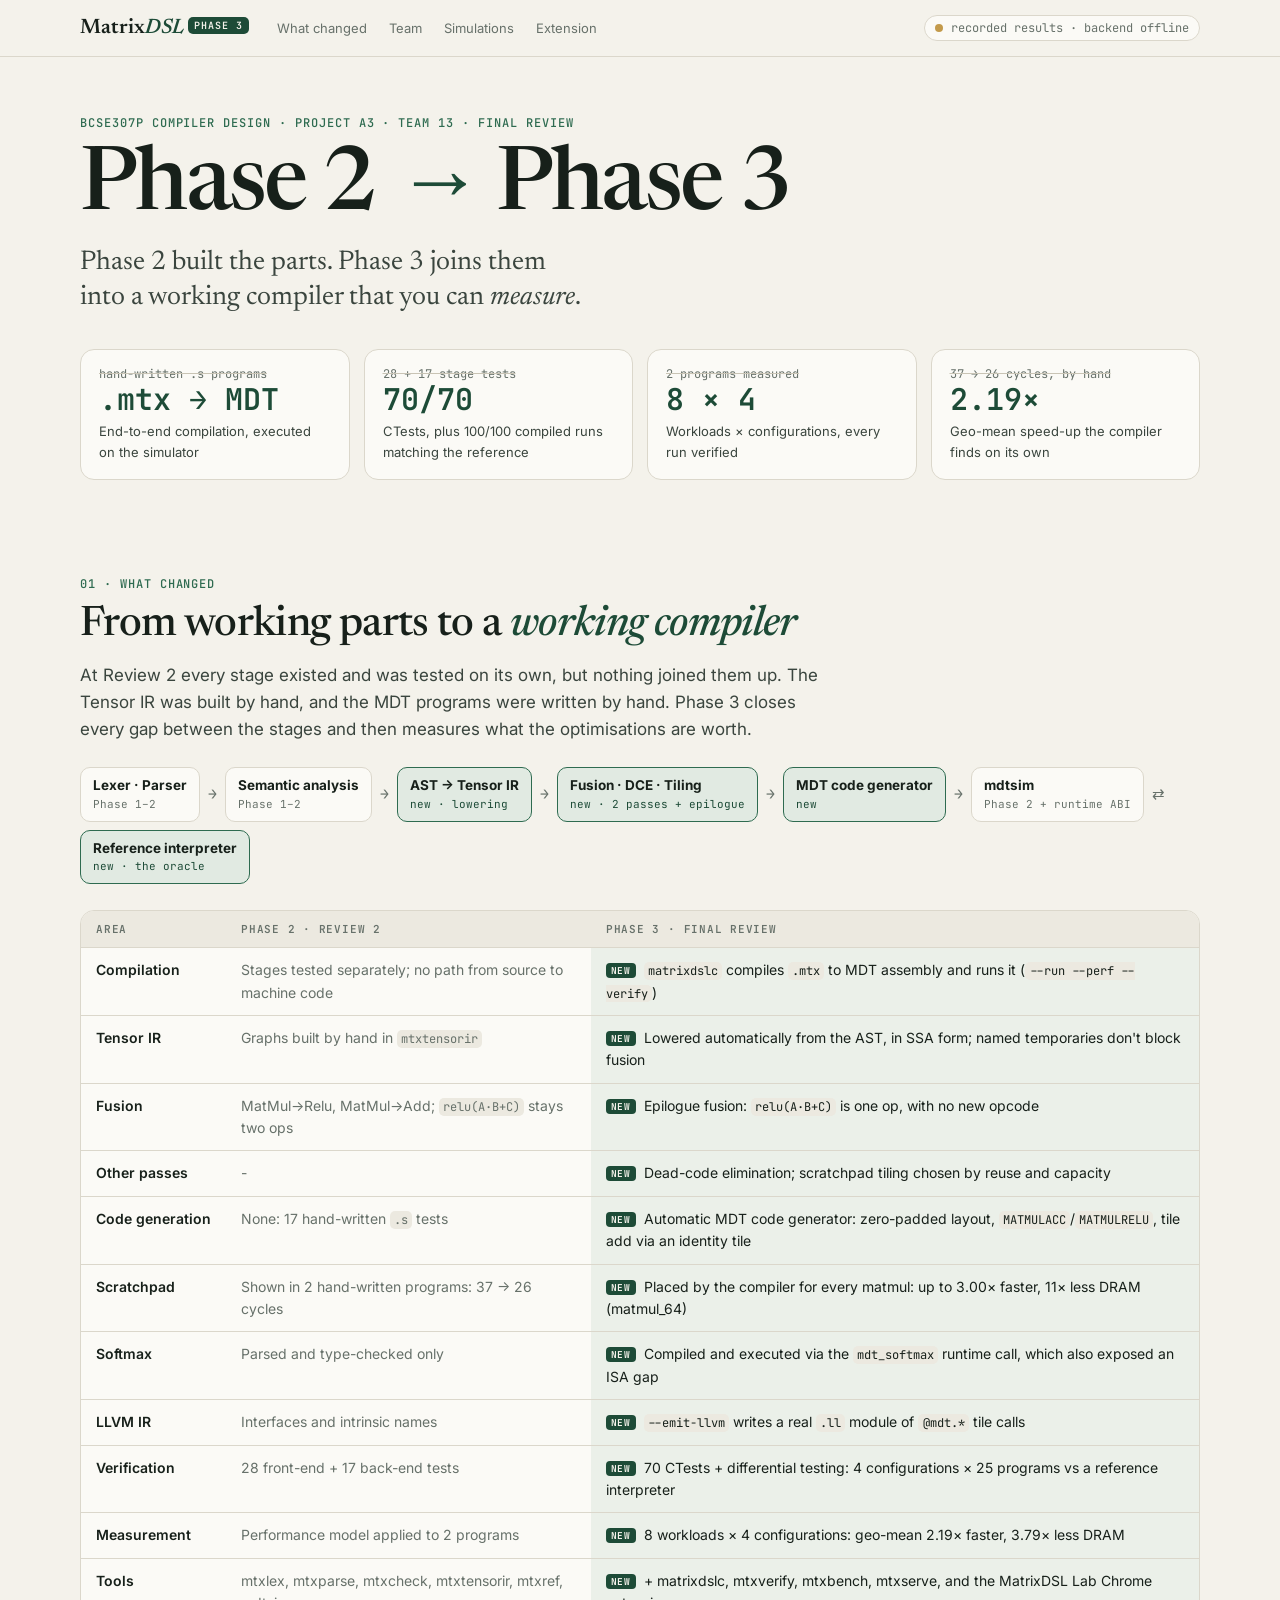
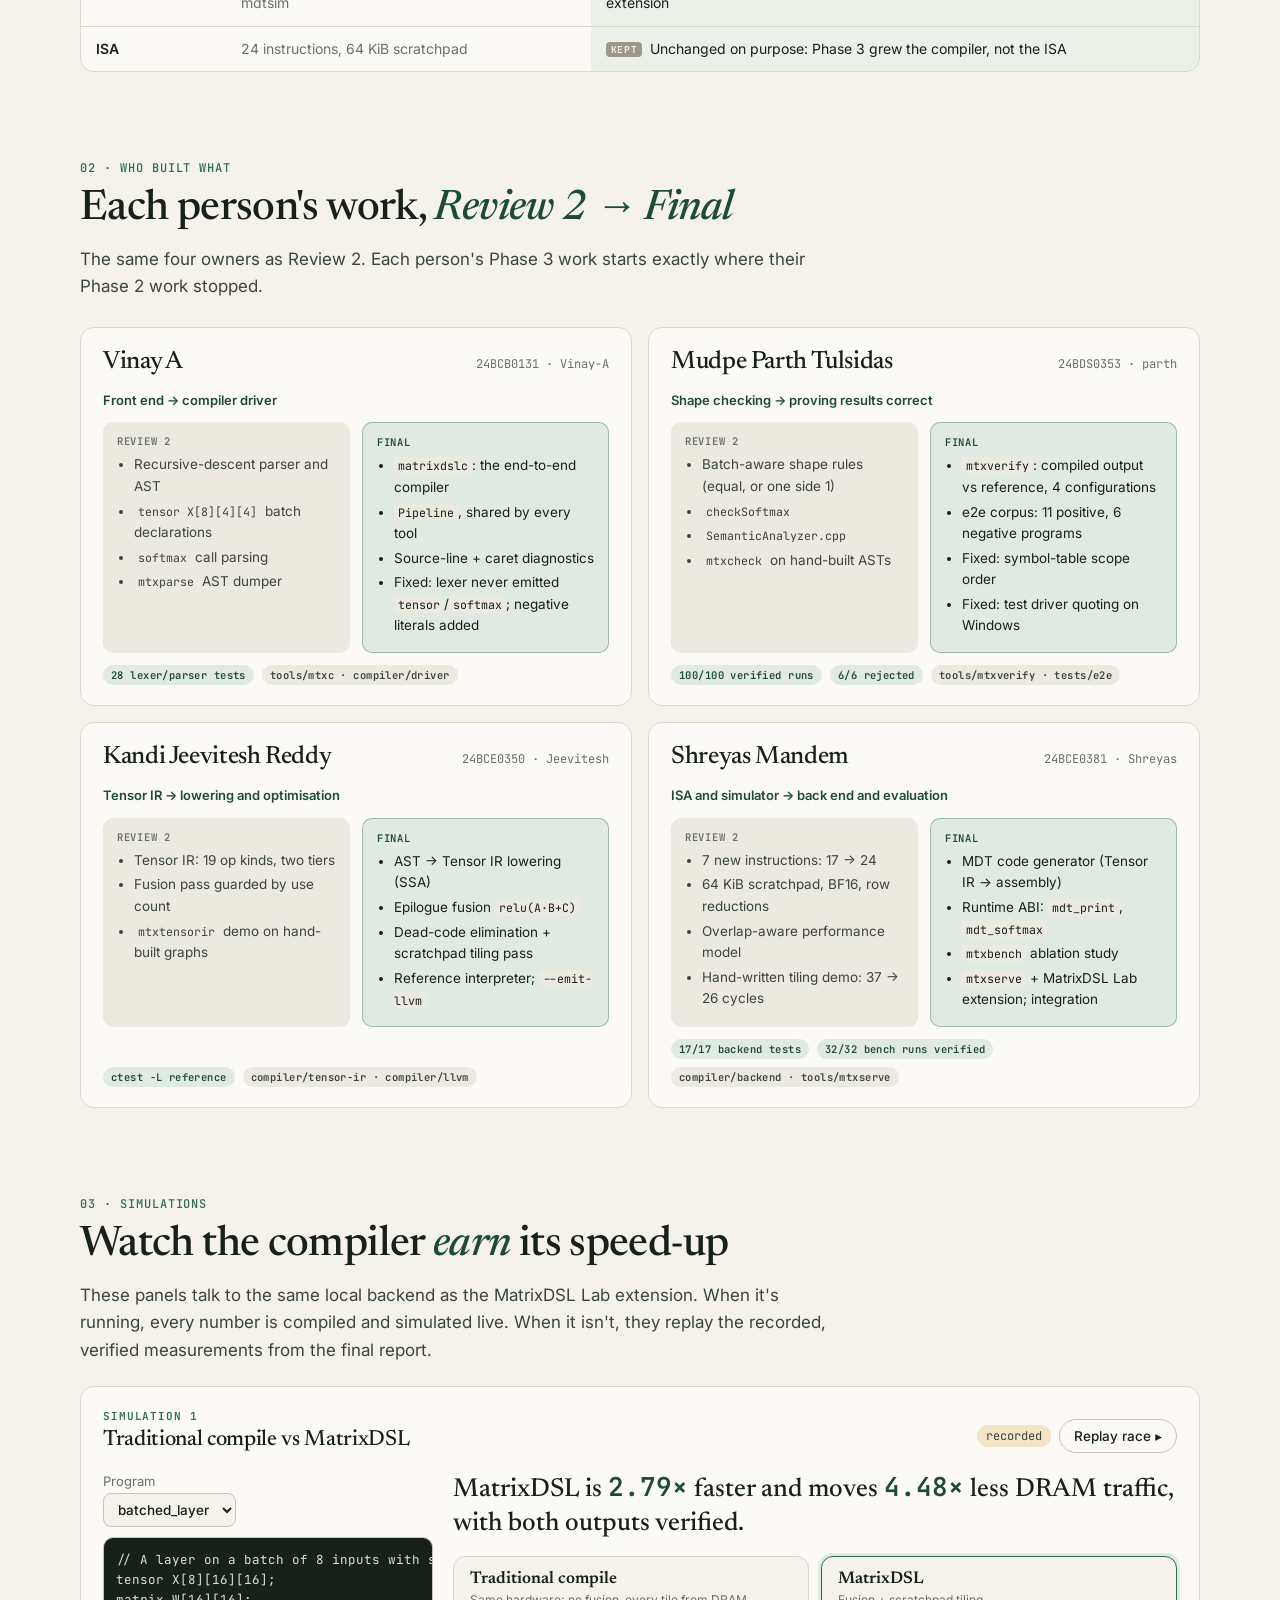
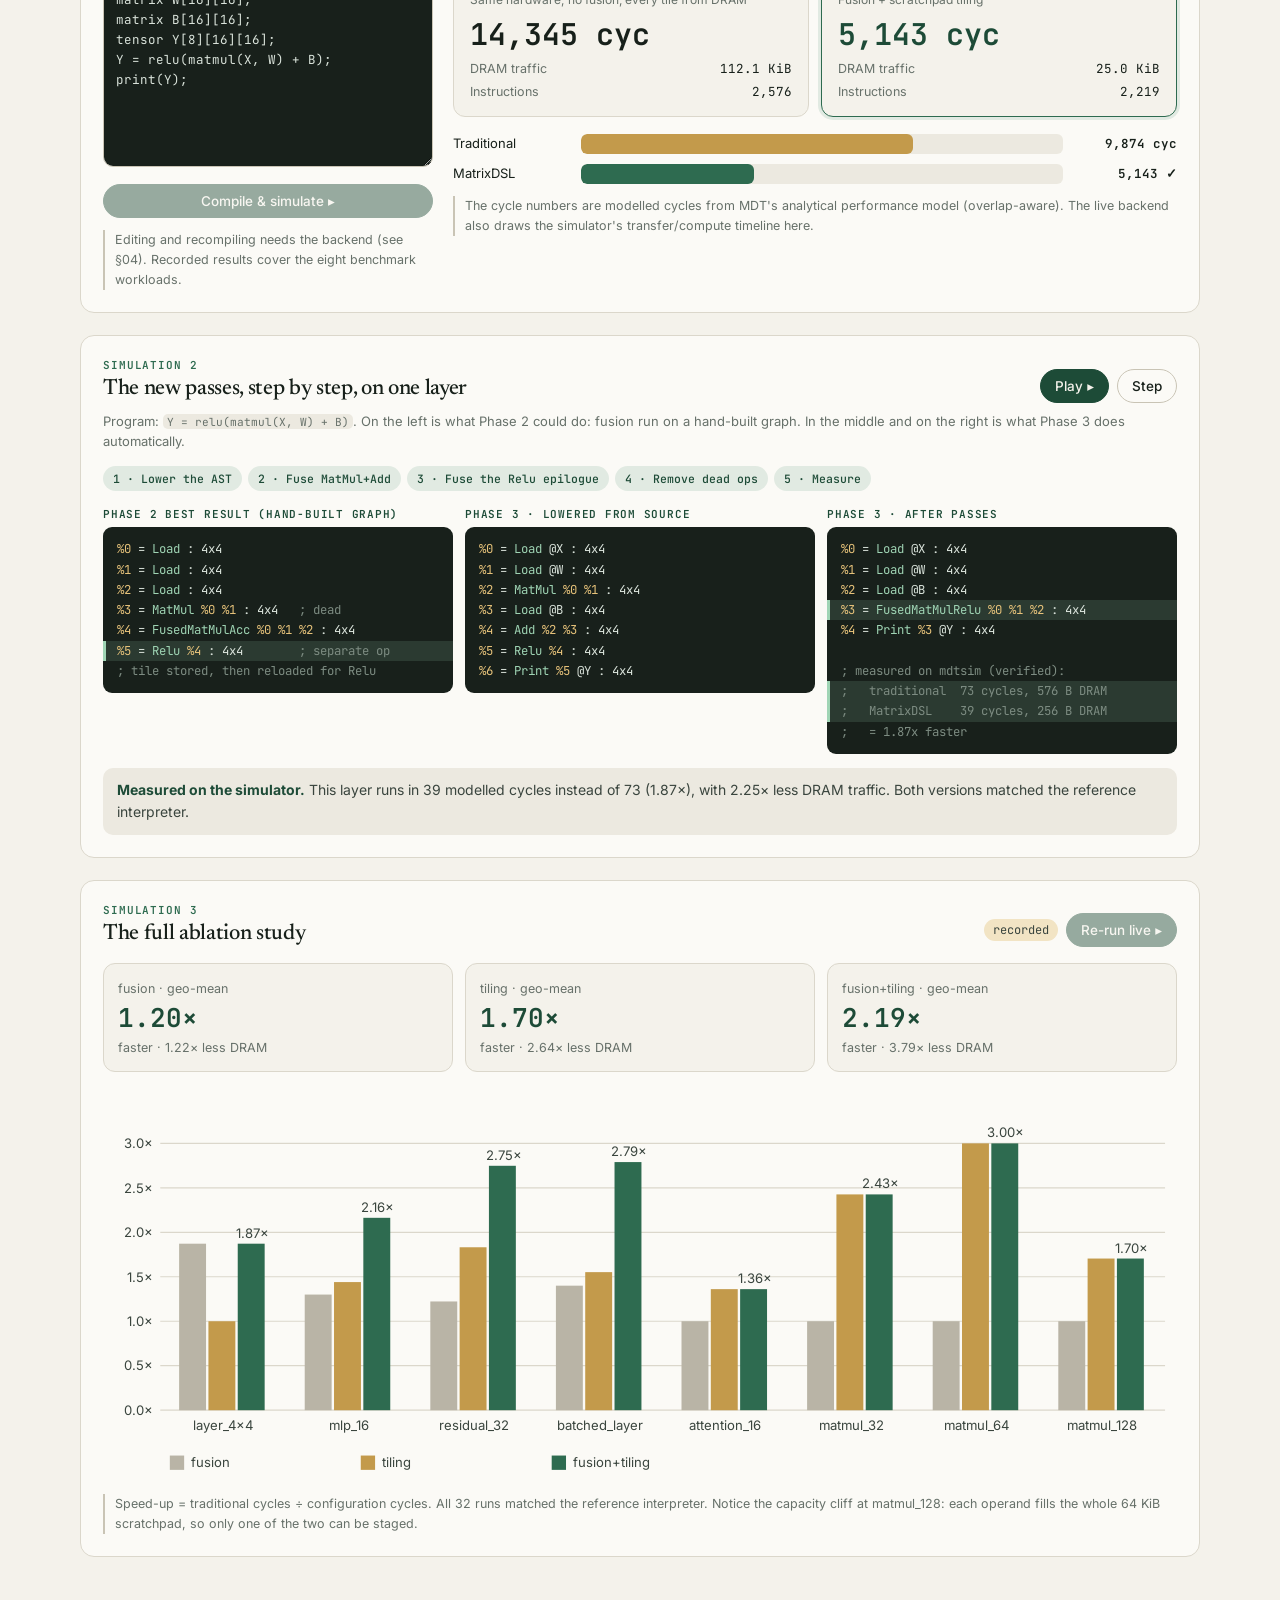
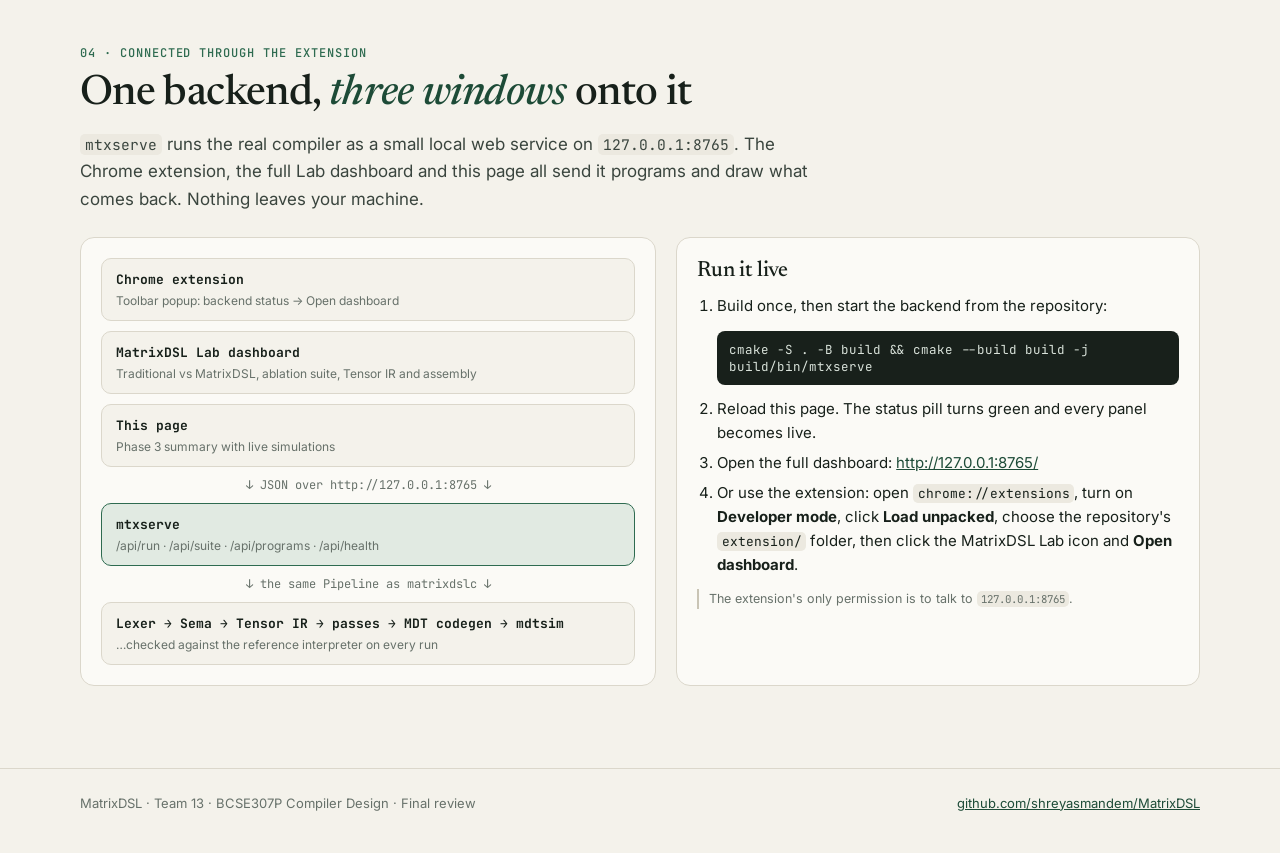
==== presentation/MatrixDSL-Phase3.html @ 1381915e "Add Phase 3 presentation, project presentation, Phase 2 explainer and Lab start script" ====
<!doctype html>
<html lang="en">
<head>
<meta charset="utf-8">
<meta name="viewport" content="width=device-width, initial-scale=1">
<title>MatrixDSL Phase 3</title>
<link rel="preconnect" href="https://fonts.googleapis.com">
<link rel="preconnect" href="https://fonts.gstatic.com" crossorigin>
<link rel="stylesheet" href="https://fonts.googleapis.com/css2?family=Newsreader:ital,opsz,wght@0,6..72,400;0,6..72,500;1,6..72,400;1,6..72,500&family=Inter:wght@400;500;600&family=JetBrains+Mono:wght@400;500;600&display=swap">
<style>
:root{
  --paper:#F4F2EB;--surface:#FBFAF6;--sunk:#ECE9E0;--ink:#17201A;--ink2:#3A453E;--muted:#67716A;
  --line:#DBD7CB;--line2:#C9C4B5;--green:#1D4B37;--green2:#2E6B50;--tint:#E1EAE2;--onGreen:#F4F2EB;
  --amber:#C39A4B;--amberBg:#F2E4C4;--slate:#9C978A;--bad:#A33A2A;--badBg:#F4DDD6;--prop:#33557B;--propBg:#DCE5EF;
  --code:#18201B;--codeInk:#D9E2DA;--codeDim:#7D8C82;--codeK:#9FD4B4;--codeR:#E6C27A;--codeN:#E9A38A;
  --serif:"Newsreader",Georgia,"Times New Roman",serif;--sans:"Inter",system-ui,"Segoe UI",sans-serif;--mono:"JetBrains Mono",Consolas,ui-monospace,monospace;
}
@media (prefers-color-scheme: dark){:root:not([data-theme="light"]){color-scheme:dark;
  --paper:#111512;--surface:#181E1A;--sunk:#1F2621;--ink:#E5EAE4;--ink2:#C0C9C2;--muted:#8C978F;
  --line:#2B332D;--line2:#3A443D;--green:#8CCBA7;--green2:#6FB690;--tint:#1C2A22;--onGreen:#0F1411;
  --amber:#D2AE63;--amberBg:#342A15;--slate:#6E7770;--bad:#EE9A86;--badBg:#3A201B;--prop:#9DBDE3;--propBg:#1D2A3A;--code:#0C100D}}
:root[data-theme="dark"]{color-scheme:dark;
  --paper:#111512;--surface:#181E1A;--sunk:#1F2621;--ink:#E5EAE4;--ink2:#C0C9C2;--muted:#8C978F;
  --line:#2B332D;--line2:#3A443D;--green:#8CCBA7;--green2:#6FB690;--tint:#1C2A22;--onGreen:#0F1411;
  --amber:#D2AE63;--amberBg:#342A15;--slate:#6E7770;--bad:#EE9A86;--badBg:#3A201B;--prop:#9DBDE3;--propBg:#1D2A3A;--code:#0C100D}
*{box-sizing:border-box}
html{scroll-behavior:smooth;scroll-padding-top:70px}
body{margin:0;background:var(--paper);color:var(--ink);font:15px/1.6 var(--sans);-webkit-font-smoothing:antialiased}
@media (prefers-reduced-motion: reduce){html{scroll-behavior:auto}*{transition:none!important;animation:none!important}}
a{color:var(--green)}
:focus-visible{outline:2px solid var(--green);outline-offset:2px;border-radius:4px}
code{font-family:var(--mono);font-size:.86em;background:var(--sunk);padding:.08em .35em;border-radius:5px}
[hidden]{display:none!important}
.wrap{max-width:1160px;margin:0 auto;padding-inline:20px}
.muted{color:var(--muted)}.small{font-size:13px}

/* nav */
.nav{position:sticky;top:0;z-index:20;background:color-mix(in srgb,var(--paper) 90%,transparent);backdrop-filter:blur(10px);border-bottom:1px solid var(--line)}
.nav-in{max-width:1160px;margin:0 auto;padding:0 20px;height:56px;display:flex;align-items:center;gap:18px}
.brand{font:600 21px var(--serif);color:var(--ink);text-decoration:none;white-space:nowrap}.brand i{color:var(--green)}
.brand span{font:600 10px var(--mono);letter-spacing:.1em;color:var(--onGreen);background:var(--green);padding:2px 6px;border-radius:5px;vertical-align:4px;margin-left:4px}
.links{display:flex;gap:2px;flex:1;overflow-x:auto;scrollbar-width:none}.links::-webkit-scrollbar{display:none}
.links a{font-size:13px;color:var(--muted);text-decoration:none;padding:6px 10px;border-radius:999px;white-space:nowrap}
.links a.on{background:var(--tint);color:var(--green);font-weight:500}
.pill{display:flex;align-items:center;gap:8px;font:12px var(--mono);color:var(--muted);white-space:nowrap;border:1px solid var(--line);padding:4px 10px;border-radius:999px;background:var(--surface)}
.pill i{width:8px;height:8px;border-radius:50%;background:var(--slate)}
.pill.live i{background:#3fae6a;box-shadow:0 0 0 3px color-mix(in srgb,#3fae6a 25%,transparent)}
.pill.rec i{background:var(--amber)}
@media (max-width:720px){.pill span{display:none}}

section{padding-block:76px 12px}
.eyebrow{font:500 12px var(--mono);letter-spacing:.08em;text-transform:uppercase;color:var(--green2)}
h1,h2,h3{font-family:var(--serif);font-weight:500;letter-spacing:-.015em;text-wrap:balance;margin:0}
h2{font-size:clamp(30px,4vw,42px);line-height:1.1;margin-top:10px}
h2 em,h1 em{font-style:italic;color:var(--green)}
h3{font-size:22px;line-height:1.2}
.lede{font-size:17px;color:var(--ink2);max-width:68ch;margin:14px 0 0}
.card{background:var(--surface);border:1px solid var(--line);border-radius:14px}

/* hero */
.hero{padding-block:58px 20px}
.hero h1{font-size:clamp(46px,7.5vw,88px);line-height:.98;letter-spacing:-.03em;margin-top:14px}
.hero .sub{font:400 clamp(20px,2.4vw,27px)/1.3 var(--serif);color:var(--ink2);margin-top:14px;max-width:34ch}
.stats{display:grid;grid-template-columns:repeat(4,minmax(0,1fr));gap:14px;margin-top:34px}
@media (max-width:860px){.stats{grid-template-columns:repeat(2,minmax(0,1fr))}}
.stat{padding:16px 18px}
.stat .from{font:12px var(--mono);color:var(--muted);text-decoration:line-through;text-decoration-color:var(--line2)}
.stat .to{font:600 30px/1.15 var(--mono);color:var(--green);font-variant-numeric:tabular-nums}
.stat p{margin:4px 0 0;font-size:13px;color:var(--ink2)}

/* change table */
.tblwrap{overflow-x:auto;margin-top:26px;border:1px solid var(--line);border-radius:14px;background:var(--surface)}
table{border-collapse:collapse;width:100%;font-size:14px}
th,td{text-align:left;padding:11px 15px;border-bottom:1px solid var(--line);vertical-align:top}
tr:last-child td{border-bottom:0}
th{font:600 11px var(--mono);letter-spacing:.07em;text-transform:uppercase;color:var(--muted);background:var(--sunk)}
td.area{font-weight:600;white-space:nowrap}
td.p2{color:var(--muted)}
td.p3{background:color-mix(in srgb,var(--tint) 60%,transparent)}
td.p3::before{content:"NEW";font:700 9.5px var(--mono);letter-spacing:.06em;background:var(--green);color:var(--onGreen);padding:1px 5px;border-radius:4px;margin-right:8px;vertical-align:1px}
td.p3.same::before{content:"KEPT";background:var(--slate)}
.num{font-variant-numeric:tabular-nums}

/* pipeline strip */
.pipe{display:flex;flex-wrap:wrap;gap:8px;margin-top:24px;align-items:center}
.stage{padding:9px 12px;border-radius:10px;border:1px solid var(--line);background:var(--surface);font-size:13px;line-height:1.3}
.stage b{display:block;font-size:13.5px}
.stage span{font:11px var(--mono);color:var(--muted)}
.stage.new{border-color:var(--green2);background:var(--tint)}
.stage.new span{color:var(--green)}
.arrow{color:var(--muted);font-family:var(--mono)}

/* team */
.team{display:grid;grid-template-columns:repeat(2,minmax(0,1fr));gap:16px;margin-top:26px}
@media (max-width:880px){.team{grid-template-columns:1fr}}
.member{padding:20px 22px;display:flex;flex-direction:column;gap:12px}
.member .who{display:flex;justify-content:space-between;align-items:baseline;gap:10px;flex-wrap:wrap}
.member h3{font-size:25px}
.member .id{font:12px var(--mono);color:var(--muted)}
.member .role{font-size:13px;font-weight:600;color:var(--green)}
.phases{display:grid;grid-template-columns:1fr 1fr;gap:12px}
@media (max-width:520px){.phases{grid-template-columns:1fr}}
.phase{border-radius:10px;padding:12px 14px;font-size:13.5px}
.phase.p2{background:var(--sunk);color:var(--ink2)}
.phase.p3{background:var(--tint);border:1px solid color-mix(in srgb,var(--green2) 40%,transparent)}
.phase h4{margin:0 0 6px;font:600 10.5px var(--mono);letter-spacing:.07em;text-transform:uppercase;color:var(--muted)}
.phase.p3 h4{color:var(--green)}
.phase ul{margin:0;padding-left:17px}.phase li{margin:3px 0}
.evid{display:flex;gap:8px;flex-wrap:wrap;margin-top:auto}
.chip{font:600 10.5px var(--mono);letter-spacing:.04em;padding:3px 8px;border-radius:999px;background:var(--sunk);color:var(--ink2)}
.chip.ok{background:var(--tint);color:var(--green)}

/* sims */
.sim{padding:22px;margin-top:22px}
.sim-head{display:flex;justify-content:space-between;align-items:flex-end;gap:14px;flex-wrap:wrap}
.sim-k{font:600 11px var(--mono);letter-spacing:.08em;text-transform:uppercase;color:var(--green2);margin-bottom:4px}
.ctrl{display:flex;gap:8px;flex-wrap:wrap;align-items:center}
.btn{font:500 13.5px var(--sans);border:1px solid var(--line2);background:var(--surface);color:var(--ink);padding:8px 14px;border-radius:999px;cursor:pointer}
.btn:hover{border-color:var(--green2)}.btn:disabled{opacity:.45;cursor:default}
.btn.pri{background:var(--green);border-color:var(--green);color:var(--onGreen)}
select{font:500 13.5px var(--sans);padding:7px 10px;border-radius:8px;border:1px solid var(--line2);background:var(--paper);color:var(--ink)}
.mode{font:12px var(--mono);padding:3px 9px;border-radius:999px}
.mode.live{background:var(--tint);color:var(--green)}.mode.rec{background:var(--amberBg);color:var(--ink2)}
.simgrid{display:grid;grid-template-columns:330px 1fr;gap:20px;margin-top:16px}
@media (max-width:920px){.simgrid{grid-template-columns:1fr}}
textarea{width:100%;min-height:230px;resize:vertical;font:12.5px/1.6 var(--mono);padding:12px;border-radius:10px;border:1px solid var(--line2);background:var(--code);color:var(--codeInk)}
.diag{background:var(--badBg);padding:10px 12px;border-radius:8px;font:12px/1.5 var(--mono);white-space:pre-wrap;margin:8px 0 0}
.verdict{font:500 clamp(19px,2.2vw,26px)/1.3 var(--serif)}
.verdict .x{font:600 1em var(--mono);color:var(--green)}
.cards{display:grid;grid-template-columns:repeat(2,minmax(0,1fr));gap:12px;margin-top:14px}
.vs{padding:14px 16px;border-radius:12px;border:1px solid var(--line);background:var(--paper)}
.vs.ours{border-color:var(--green2);box-shadow:0 0 0 3px var(--tint)}
.vs h4{margin:0;font:600 17px var(--serif)}.vs p{margin:2px 0 0;font-size:12px;color:var(--muted)}
.vs .big{font:600 30px/1.15 var(--mono);margin-top:8px;font-variant-numeric:tabular-nums}.vs.ours .big{color:var(--green)}
.vs dl{margin:8px 0 0;display:grid;gap:3px}.vs dl div{display:flex;justify-content:space-between;font-size:12.5px}.vs dt{color:var(--muted)}.vs dd{margin:0;font-family:var(--mono)}
.race{display:flex;flex-direction:column;gap:9px;margin-top:16px}
.rrow{display:grid;grid-template-columns:118px 1fr 104px;gap:10px;align-items:center;font-size:13px}
.rtrack{height:20px;background:var(--sunk);border-radius:6px;overflow:hidden}
.rfill{height:100%;width:0;border-radius:6px;background:var(--slate)}
.rrow.trad .rfill{background:var(--amber)}.rrow.ours .rfill{background:var(--green2)}
.rval{font:600 12.5px var(--mono);text-align:right;font-variant-numeric:tabular-nums}
.tl{display:grid;grid-template-columns:90px 1fr;gap:10px;align-items:center;margin-top:8px;font-size:12.5px;color:var(--muted)}
.tl canvas{width:100%;height:30px;display:block;border-radius:6px;background:var(--sunk)}
.key{display:flex;gap:14px;flex-wrap:wrap;font-size:12px;color:var(--muted);margin-top:14px}
.key i{display:inline-block;width:10px;height:10px;border-radius:2px;margin-right:5px;vertical-align:-1px}
.note{font-size:12.5px;color:var(--muted);border-left:2px solid var(--line2);padding-left:10px;margin:12px 0 0}

/* IR sim */
.irgrid{display:grid;grid-template-columns:repeat(3,minmax(0,1fr));gap:12px;margin-top:16px}
@media (max-width:920px){.irgrid{grid-template-columns:1fr}}
.irbox h4{margin:0 0 6px;font:600 11px var(--mono);letter-spacing:.07em;text-transform:uppercase;color:var(--muted)}
.irbox.on h4{color:var(--green)}
pre.code{margin:0;background:var(--code);color:var(--codeInk);font:12.3px/1.65 var(--mono);padding:12px 14px;border-radius:9px;overflow-x:auto;min-height:150px;transition:opacity .3s}
.irbox:not(.on) pre.code{opacity:.4}
.code .ln{display:block;margin:0 -14px;padding:0 14px;transition:background .3s}
.code .hot{background:rgba(159,212,180,.14);box-shadow:inset 3px 0 0 var(--codeK)}
.code .dead{opacity:.45;text-decoration:line-through}
.code .k{color:var(--codeK)}.code .r{color:var(--codeR)}.code .c{color:var(--codeDim)}
.steps{display:flex;gap:6px;flex-wrap:wrap;margin-top:14px}
.steps span{font:500 11.5px var(--mono);padding:5px 10px;border-radius:999px;background:var(--sunk);color:var(--muted)}
.steps span.on{background:var(--green);color:var(--onGreen)}.steps span.done{background:var(--tint);color:var(--green)}
.cap{margin-top:14px;background:var(--sunk);border-radius:10px;padding:11px 14px;font-size:14px;color:var(--ink2);min-height:3.2em}
.cap b{color:var(--green)}

/* chart */
.chart{margin-top:16px;overflow-x:auto}
.chart svg{display:block;width:100%;min-width:700px;height:auto}
.chart text{fill:var(--ink2);font:11px var(--sans)}
.geo{display:grid;grid-template-columns:repeat(3,minmax(0,1fr));gap:12px;margin-top:16px}
@media (max-width:640px){.geo{grid-template-columns:1fr}}
.geo div{border:1px solid var(--line);border-radius:12px;padding:12px 14px;background:var(--paper)}
.geo b{display:block;font:600 26px var(--mono);color:var(--green)}.geo span{font-size:12.5px;color:var(--muted)}

/* extension */
.ext{display:grid;grid-template-columns:1.1fr 1fr;gap:20px;margin-top:24px}
@media (max-width:880px){.ext{grid-template-columns:1fr}}
.flow{padding:20px;display:flex;flex-direction:column;gap:10px}
.node{border:1px solid var(--line);border-radius:10px;padding:10px 14px;background:var(--paper);font-size:13.5px}
.node b{font-family:var(--mono);font-size:13px}.node span{display:block;font-size:12px;color:var(--muted)}
.node.hub{border-color:var(--green2);background:var(--tint)}
.down{text-align:center;font:12px var(--mono);color:var(--muted)}
ol.how{margin:10px 0 0;padding-left:20px}ol.how li{margin:6px 0}
pre.cmd{background:var(--code);color:var(--codeInk);padding:10px 12px;border-radius:8px;font:12.5px var(--mono);overflow-x:auto}
footer{margin-top:70px;border-top:1px solid var(--line);padding-block:24px 40px;color:var(--muted);font-size:13px}
footer .wrap{display:flex;justify-content:space-between;gap:12px;flex-wrap:wrap}
</style>
</head>
<body>
<nav class="nav" aria-label="Sections">
  <div class="nav-in">
    <a class="brand" href="#top">Matrix<i>DSL</i><span>PHASE 3</span></a>
    <div class="links" id="links">
      <a href="#changed">What changed</a>
      <a href="#team">Team</a>
      <a href="#sims">Simulations</a>
      <a href="#extension">Extension</a>
    </div>
    <div class="pill" id="pill"><i></i><span>checking backend…</span></div>
  </div>
</nav>

<main>
<section class="hero" id="top">
  <div class="wrap">
    <div class="eyebrow">BCSE307P Compiler Design · Project A3 · Team 13 · Final review</div>
    <h1>Phase 2 <em>→</em> Phase 3</h1>
    <p class="sub">Phase 2 built the parts. Phase 3 joins them into a working compiler that you can <em>measure</em>.</p>
    <div class="stats">
      <div class="card stat"><div class="from">hand-written .s programs</div><div class="to">.mtx → MDT</div><p>End-to-end compilation, executed on the simulator</p></div>
      <div class="card stat"><div class="from">28 + 17 stage tests</div><div class="to">70/70</div><p>CTests, plus 100/100 compiled runs matching the reference</p></div>
      <div class="card stat"><div class="from">2 programs measured</div><div class="to">8 × 4</div><p>Workloads × configurations, every run verified</p></div>
      <div class="card stat"><div class="from">37 → 26 cycles, by hand</div><div class="to">2.19×</div><p>Geo-mean speed-up the compiler finds on its own</p></div>
    </div>
  </div>
</section>

<!-- ================= WHAT CHANGED ================= -->
<section id="changed">
  <div class="wrap">
    <div class="eyebrow">01 · What changed</div>
    <h2>From working parts to a <em>working compiler</em></h2>
    <p class="lede">At Review 2 every stage existed and was tested on its own, but nothing joined them up. The Tensor IR was built by hand, and the MDT programs were written by hand. Phase 3 closes every gap between the stages and then measures what the optimisations are worth.</p>

    <div class="pipe" aria-label="Pipeline, new stages highlighted">
      <div class="stage"><b>Lexer · Parser</b><span>Phase 1–2</span></div><span class="arrow">→</span>
      <div class="stage"><b>Semantic analysis</b><span>Phase 1–2</span></div><span class="arrow">→</span>
      <div class="stage new"><b>AST → Tensor IR</b><span>new · lowering</span></div><span class="arrow">→</span>
      <div class="stage new"><b>Fusion · DCE · Tiling</b><span>new · 2 passes + epilogue</span></div><span class="arrow">→</span>
      <div class="stage new"><b>MDT code generator</b><span>new</span></div><span class="arrow">→</span>
      <div class="stage"><b>mdtsim</b><span>Phase 2 + runtime ABI</span></div><span class="arrow">⇄</span>
      <div class="stage new"><b>Reference interpreter</b><span>new · the oracle</span></div>
    </div>

    <div class="tblwrap">
      <table>
        <thead><tr><th>Area</th><th>Phase 2 · Review 2</th><th>Phase 3 · Final review</th></tr></thead>
        <tbody>
          <tr><td class="area">Compilation</td><td class="p2">Stages tested separately; no path from source to machine code</td><td class="p3"><code>matrixdslc</code> compiles <code>.mtx</code> to MDT assembly and runs it (<code>--run --perf --verify</code>)</td></tr>
          <tr><td class="area">Tensor IR</td><td class="p2">Graphs built by hand in <code>mtxtensorir</code></td><td class="p3">Lowered automatically from the AST, in SSA form; named temporaries don't block fusion</td></tr>
          <tr><td class="area">Fusion</td><td class="p2">MatMul→Relu, MatMul→Add; <code>relu(A·B+C)</code> stays two ops</td><td class="p3">Epilogue fusion: <code>relu(A·B+C)</code> is one op, with no new opcode</td></tr>
          <tr><td class="area">Other passes</td><td class="p2">-</td><td class="p3">Dead-code elimination; scratchpad tiling chosen by reuse and capacity</td></tr>
          <tr><td class="area">Code generation</td><td class="p2">None: 17 hand-written <code>.s</code> tests</td><td class="p3">Automatic MDT code generator: zero-padded layout, <code>MATMULACC</code>/<code>MATMULRELU</code>, tile add via an identity tile</td></tr>
          <tr><td class="area">Scratchpad</td><td class="p2">Shown in 2 hand-written programs: 37 → 26 cycles</td><td class="p3">Placed by the compiler for every matmul: up to 3.00× faster, 11× less DRAM (matmul_64)</td></tr>
          <tr><td class="area">Softmax</td><td class="p2">Parsed and type-checked only</td><td class="p3">Compiled and executed via the <code>mdt_softmax</code> runtime call, which also exposed an ISA gap</td></tr>
          <tr><td class="area">LLVM IR</td><td class="p2">Interfaces and intrinsic names</td><td class="p3"><code>--emit-llvm</code> writes a real <code>.ll</code> module of <code>@mdt.*</code> tile calls</td></tr>
          <tr><td class="area">Verification</td><td class="p2">28 front-end + 17 back-end tests</td><td class="p3">70 CTests + differential testing: 4 configurations × 25 programs vs a reference interpreter</td></tr>
          <tr><td class="area">Measurement</td><td class="p2">Performance model applied to 2 programs</td><td class="p3">8 workloads × 4 configurations: geo-mean 2.19× faster, 3.79× less DRAM</td></tr>
          <tr><td class="area">Tools</td><td class="p2">mtxlex, mtxparse, mtxcheck, mtxtensorir, mtxref, mdtsim</td><td class="p3">+ matrixdslc, mtxverify, mtxbench, mtxserve, and the MatrixDSL Lab Chrome extension</td></tr>
          <tr><td class="area">ISA</td><td class="p2">24 instructions, 64 KiB scratchpad</td><td class="p3 same">Unchanged on purpose: Phase 3 grew the compiler, not the ISA</td></tr>
        </tbody>
      </table>
    </div>
  </div>
</section>

<!-- ================= TEAM ================= -->
<section id="team">
  <div class="wrap">
    <div class="eyebrow">02 · Who built what</div>
    <h2>Each person's work, <em>Review 2 → Final</em></h2>
    <p class="lede">The same four owners as Review 2. Each person's Phase 3 work starts exactly where their Phase 2 work stopped.</p>
    <div class="team">
      <article class="card member">
        <div class="who"><h3>Vinay A</h3><span class="id">24BCB0131 · Vinay-A</span></div>
        <span class="role">Front end → compiler driver</span>
        <div class="phases">
          <div class="phase p2"><h4>Review 2</h4><ul><li>Recursive-descent parser and AST</li><li><code>tensor X[8][4][4]</code> batch declarations</li><li><code>softmax</code> call parsing</li><li><code>mtxparse</code> AST dumper</li></ul></div>
          <div class="phase p3"><h4>Final</h4><ul><li><code>matrixdslc</code>: the end-to-end compiler</li><li><code>Pipeline</code>, shared by every tool</li><li>Source-line + caret diagnostics</li><li>Fixed: lexer never emitted <code>tensor</code>/<code>softmax</code>; negative literals added</li></ul></div>
        </div>
        <div class="evid"><span class="chip ok">28 lexer/parser tests</span><span class="chip">tools/mtxc · compiler/driver</span></div>
      </article>
      <article class="card member">
        <div class="who"><h3>Mudpe Parth Tulsidas</h3><span class="id">24BDS0353 · parth</span></div>
        <span class="role">Shape checking → proving results correct</span>
        <div class="phases">
          <div class="phase p2"><h4>Review 2</h4><ul><li>Batch-aware shape rules (equal, or one side 1)</li><li><code>checkSoftmax</code></li><li><code>SemanticAnalyzer.cpp</code></li><li><code>mtxcheck</code> on hand-built ASTs</li></ul></div>
          <div class="phase p3"><h4>Final</h4><ul><li><code>mtxverify</code>: compiled output vs reference, 4 configurations</li><li>e2e corpus: 11 positive, 6 negative programs</li><li>Fixed: symbol-table scope order</li><li>Fixed: test driver quoting on Windows</li></ul></div>
        </div>
        <div class="evid"><span class="chip ok">100/100 verified runs</span><span class="chip ok">6/6 rejected</span><span class="chip">tools/mtxverify · tests/e2e</span></div>
      </article>
      <article class="card member">
        <div class="who"><h3>Kandi Jeevitesh Reddy</h3><span class="id">24BCE0350 · Jeevitesh</span></div>
        <span class="role">Tensor IR → lowering and optimisation</span>
        <div class="phases">
          <div class="phase p2"><h4>Review 2</h4><ul><li>Tensor IR: 19 op kinds, two tiers</li><li>Fusion pass guarded by use count</li><li><code>mtxtensorir</code> demo on hand-built graphs</li></ul></div>
          <div class="phase p3"><h4>Final</h4><ul><li>AST → Tensor IR lowering (SSA)</li><li>Epilogue fusion <code>relu(A·B+C)</code></li><li>Dead-code elimination + scratchpad tiling pass</li><li>Reference interpreter; <code>--emit-llvm</code></li></ul></div>
        </div>
        <div class="evid"><span class="chip ok">ctest -L reference</span><span class="chip">compiler/tensor-ir · compiler/llvm</span></div>
      </article>
      <article class="card member">
        <div class="who"><h3>Shreyas Mandem</h3><span class="id">24BCE0381 · Shreyas</span></div>
        <span class="role">ISA and simulator → back end and evaluation</span>
        <div class="phases">
          <div class="phase p2"><h4>Review 2</h4><ul><li>7 new instructions: 17 → 24</li><li>64 KiB scratchpad, BF16, row reductions</li><li>Overlap-aware performance model</li><li>Hand-written tiling demo: 37 → 26 cycles</li></ul></div>
          <div class="phase p3"><h4>Final</h4><ul><li>MDT code generator (Tensor IR → assembly)</li><li>Runtime ABI: <code>mdt_print</code>, <code>mdt_softmax</code></li><li><code>mtxbench</code> ablation study</li><li><code>mtxserve</code> + MatrixDSL Lab extension; integration</li></ul></div>
        </div>
        <div class="evid"><span class="chip ok">17/17 backend tests</span><span class="chip ok">32/32 bench runs verified</span><span class="chip">compiler/backend · tools/mtxserve</span></div>
      </article>
    </div>
  </div>
</section>

<!-- ================= SIMULATIONS ================= -->
<section id="sims">
  <div class="wrap">
    <div class="eyebrow">03 · Simulations</div>
    <h2>Watch the compiler <em>earn</em> its speed-up</h2>
    <p class="lede">These panels talk to the same local backend as the MatrixDSL Lab extension. When it's running, every number is compiled and simulated live. When it isn't, they replay the recorded, verified measurements from the final report.</p>

    <!-- Sim 1 -->
    <div class="card sim">
      <div class="sim-head">
        <div><div class="sim-k">Simulation 1</div><h3>Traditional compile vs MatrixDSL</h3></div>
        <div class="ctrl"><span class="mode rec" id="m1">recorded</span><button class="btn" id="replay" type="button">Replay race ▸</button></div>
      </div>
      <div class="simgrid">
        <div>
          <label class="small muted" for="prog">Program</label><br>
          <select id="prog"></select>
          <textarea id="src" spellcheck="false" wrap="off" aria-label="MatrixDSL source" style="margin-top:10px"></textarea>
          <button class="btn pri" id="run" type="button" style="margin-top:10px;width:100%">Compile &amp; simulate ▸</button>
          <div class="diag" id="diag" hidden></div>
          <p class="note" id="runNote">Editing and recompiling needs the backend (see §04). Recorded results cover the eight benchmark workloads.</p>
        </div>
        <div>
          <div class="verdict" id="verdict"></div>
          <div class="cards">
            <div class="vs"><h4>Traditional compile</h4><p>Same hardware; no fusion, every tile from DRAM</p><div class="big" id="bC">-</div><dl><div><dt>DRAM traffic</dt><dd id="bD">-</dd></div><div><dt>Instructions</dt><dd id="bI">-</dd></div></dl></div>
            <div class="vs ours"><h4>MatrixDSL</h4><p>Fusion + scratchpad tiling</p><div class="big" id="oC">-</div><dl><div><dt>DRAM traffic</dt><dd id="oD">-</dd></div><div><dt>Instructions</dt><dd id="oI">-</dd></div></dl></div>
          </div>
          <div class="race" id="race"></div>
          <div id="tls" hidden>
            <div class="tl"><span>Traditional</span><canvas id="tlB"></canvas></div>
            <div class="tl"><span>MatrixDSL</span><canvas id="tlO"></canvas></div>
            <div class="key"><span><i style="background:var(--amber)"></i>memory transfer</span><span><i style="background:var(--green2)"></i>compute</span><span><i style="background:var(--slate)"></i>runtime call</span></div>
          </div>
          <p class="note" id="tlNote">The cycle numbers are modelled cycles from MDT's analytical performance model (overlap-aware). The live backend also draws the simulator's transfer/compute timeline here.</p>
        </div>
      </div>
    </div>

    <!-- Sim 2 -->
    <div class="card sim">
      <div class="sim-head">
        <div><div class="sim-k">Simulation 2</div><h3>The new passes, step by step, on one layer</h3></div>
        <div class="ctrl"><button class="btn pri" id="irPlay" type="button">Play ▸</button><button class="btn" id="irStep" type="button">Step</button></div>
      </div>
      <p class="muted small" style="margin:8px 0 0">Program: <code>Y = relu(matmul(X, W) + B)</code>. On the left is what Phase 2 could do: fusion run on a hand-built graph. In the middle and on the right is what Phase 3 does automatically.</p>
      <div class="steps" id="irSteps"><span>1 · Lower the AST</span><span>2 · Fuse MatMul+Add</span><span>3 · Fuse the Relu epilogue</span><span>4 · Remove dead ops</span><span>5 · Measure</span></div>
      <div class="irgrid">
        <div class="irbox on" id="ir2"><h4>Phase 2 best result (hand-built graph)</h4><pre class="code" id="irP2"></pre></div>
        <div class="irbox" id="irA"><h4>Phase 3 · lowered from source</h4><pre class="code" id="irLow"></pre></div>
        <div class="irbox" id="irB"><h4>Phase 3 · after passes</h4><pre class="code" id="irOpt"></pre></div>
      </div>
      <div class="cap" id="irCap" aria-live="polite"></div>
    </div>

    <!-- Sim 3 -->
    <div class="card sim">
      <div class="sim-head">
        <div><div class="sim-k">Simulation 3</div><h3>The full ablation study</h3></div>
        <div class="ctrl"><span class="mode rec" id="m3">recorded</span><button class="btn pri" id="suite" type="button">Re-run live ▸</button></div>
      </div>
      <div class="geo" id="geo"></div>
      <div class="chart" id="chart"></div>
      <p class="note">Speed-up = traditional cycles ÷ configuration cycles. All 32 runs matched the reference interpreter. Notice the capacity cliff at matmul_128: each operand fills the whole 64 KiB scratchpad, so only one of the two can be staged.</p>
    </div>
  </div>
</section>

<!-- ================= EXTENSION ================= -->
<section id="extension">
  <div class="wrap">
    <div class="eyebrow">04 · Connected through the extension</div>
    <h2>One backend, <em>three windows</em> onto it</h2>
    <p class="lede"><code>mtxserve</code> runs the real compiler as a small local web service on <code>127.0.0.1:8765</code>. The Chrome extension, the full Lab dashboard and this page all send it programs and draw what comes back. Nothing leaves your machine.</p>
    <div class="ext">
      <div class="card flow">
        <div class="node"><b>Chrome extension</b><span>Toolbar popup: backend status → Open dashboard</span></div>
        <div class="node"><b>MatrixDSL Lab dashboard</b><span>Traditional vs MatrixDSL, ablation suite, Tensor IR and assembly</span></div>
        <div class="node"><b>This page</b><span>Phase 3 summary with live simulations</span></div>
        <div class="down">↓ JSON over http://127.0.0.1:8765 ↓</div>
        <div class="node hub"><b>mtxserve</b><span>/api/run · /api/suite · /api/programs · /api/health</span></div>
        <div class="down">↓ the same Pipeline as matrixdslc ↓</div>
        <div class="node"><b>Lexer → Sema → Tensor IR → passes → MDT codegen → mdtsim</b><span>…checked against the reference interpreter on every run</span></div>
      </div>
      <div class="card" style="padding:20px">
        <h3>Run it live</h3>
        <ol class="how">
          <li>Build once, then start the backend from the repository:
            <pre class="cmd">cmake -S . -B build &amp;&amp; cmake --build build -j
build/bin/mtxserve</pre></li>
          <li>Reload this page. The status pill turns green and every panel becomes live.</li>
          <li>Open the full dashboard: <a href="http://127.0.0.1:8765/" target="_blank" rel="noopener">http://127.0.0.1:8765/</a></li>
          <li>Or use the extension: open <code>chrome://extensions</code>, turn on <b>Developer mode</b>, click <b>Load unpacked</b>, choose the repository's <code>extension/</code> folder, then click the MatrixDSL Lab icon and <b>Open dashboard</b>.</li>
        </ol>
        <p class="note">The extension's only permission is to talk to <code>127.0.0.1:8765</code>.</p>
      </div>
    </div>
  </div>
</section>
</main>

<footer><div class="wrap"><span>MatrixDSL · Team 13 · BCSE307P Compiler Design · Final review</span><a href="https://github.com/shreyasmandem/MatrixDSL">github.com/shreyasmandem/MatrixDSL</a></div></footer>

<script>
(function(){
"use strict";
var API="http://127.0.0.1:8765", live=false, last=null;
var $=function(s){return document.querySelector(s)};
var reduce=window.matchMedia&&matchMedia("(prefers-reduced-motion: reduce)").matches;
function fmt(n){return Number(n).toLocaleString("en-US")}
function bytes(n){return n>=1048576?(n/1048576).toFixed(2)+" MiB":n>=1024?(n/1024).toFixed(1)+" KiB":n+" B"}
function x2(v){return v.toFixed(2)+"×"}
function esc(s){return String(s).replace(/&/g,"&amp;").replace(/</g,"&lt;").replace(/>/g,"&gt;")}
function css(n){return getComputedStyle(document.documentElement).getPropertyValue(n).trim()}

/* ---- recorded, verified results (docs/review3/results.csv) ---- */
// [baseline, fusion, tiling, fusion+tiling] each: [overlapCycles, dramBytes, instructions]
var REC={
 layer_4x4:[[73,576,27],[39,256,17],[73,576,27],[39,256,17]],
 mlp_16:[[3337,26688,614],[2567,20480,479],[2317,14400,742],[1543,8192,607]],
 residual_32:[[11273,90176,2064],[9223,73728,1738],[6155,32832,2320],[4103,16384,1995]],
 batched_layer:[[14345,114752,2576],[10247,81920,1931],[9243,58432,2864],[5143,25600,2219]],
 attention_16:[[3862,24640,537],[3862,24640,537],[2838,12352,665],[2838,12352,665]],
 matmul_32:[[8711,69632,1610],[8711,69632,1610],[3591,12288,1866],[3591,12288,1866]],
 matmul_64:[[67591,540672,12554],[67591,540672,12554],[22535,49152,13578],[22535,49152,13578]],
 matmul_128:[[532487,4259840,99338],[532487,4259840,99338],[312327,2228224,101386],[312327,2228224,101386]]
};
var SRC={
 layer_4x4:"// One fully-connected layer on a single 4x4 tile\nmatrix X[4][4];\nmatrix W[4][4];\nmatrix B[4][4];\nmatrix Y[4][4];\nY = relu(matmul(X, W) + B);\nprint(Y);",
 mlp_16:"// Two-layer perceptron, 16 features\nmatrix X[16][16];\nmatrix W1[16][16];\nmatrix B1[16][16];\nmatrix W2[16][16];\nmatrix B2[16][16];\nmatrix H[16][16];\nmatrix Y[16][16];\nH = relu(matmul(X, W1) + B1);\nY = matmul(H, W2) + B2;\nprint(Y);",
 residual_32:"// Residual block: Y = relu(X*W + X)\nmatrix X[32][32];\nmatrix W[32][32];\nmatrix Y[32][32];\nY = relu(matmul(X, W) + X);\nprint(Y);",
 batched_layer:"// A layer on a batch of 8 inputs with shared weights\ntensor X[8][16][16];\nmatrix W[16][16];\nmatrix B[16][16];\ntensor Y[8][16][16];\nY = relu(matmul(X, W) + B);\nprint(Y);",
 attention_16:"// Scaled dot-product attention, 16 tokens x 16 dims\nmatrix Q[16][16];\nmatrix K[16][16];\nmatrix V[16][16];\nmatrix S[16][16];\nmatrix P[16][16];\nmatrix O[16][16];\nS = matmul(Q, transpose(K)) * 0.25;\nP = softmax(S);\nO = matmul(P, V);\nprint(O);",
 matmul_32:"// Square matrix multiply, 32x32\nmatrix A[32][32];\nmatrix B[32][32];\nmatrix C[32][32];\nC = matmul(A, B);\nprint(C);",
 matmul_64:"// Square matrix multiply, 64x64\nmatrix A[64][64];\nmatrix B[64][64];\nmatrix C[64][64];\nC = matmul(A, B);\nprint(C);",
 matmul_128:"// Square matrix multiply, 128x128\nmatrix A[128][128];\nmatrix B[128][128];\nmatrix C[128][128];\nC = matmul(A, B);\nprint(C);"
};
var ORDER=["layer_4x4","mlp_16","residual_32","batched_layer","attention_16","matmul_32","matmul_64","matmul_128"];

/* ---- connection ---- */
function setMode(on){
  live=on;
  var p=$("#pill");p.className="pill "+(on?"live":"rec");
  p.querySelector("span").textContent=on?"live · backend 127.0.0.1:8765":"recorded results · backend offline";
  ["#m1","#m3"].forEach(function(id){var m=$(id);m.className="mode "+(on?"live":"rec");m.textContent=on?"live":"recorded"});
  $("#run").disabled=!on;$("#suite").disabled=!on;
  $("#runNote").textContent=on?"Live: edit the program or pick one, then compile. The backend compiles it four times, simulates each version, and verifies every output.":"Editing and recompiling needs the backend (see §04). Recorded results cover the eight benchmark workloads.";
}
function connect(){
  fetch(API+"/api/health").then(function(r){return r.json()}).then(function(){setMode(true);runLive()}).catch(function(){setMode(false)});
}

/* ---- sim 1 ---- */
var sel=$("#prog");
ORDER.forEach(function(n){var o=document.createElement("option");o.value=n;o.textContent=n;sel.appendChild(o)});
sel.value="batched_layer";
function showRecorded(name){
  $("#src").value=SRC[name];$("#diag").hidden=true;
  var r=REC[name];
  render({base:{c:r[0][0],d:r[0][1],i:r[0][2]},ours:{c:r[3][0],d:r[3][1],i:r[3][2]},verified:true,timeline:null});
}
function render(m){
  var sp=m.base.c/m.ours.c, dr=m.base.d/Math.max(1,m.ours.d);
  $("#verdict").innerHTML="MatrixDSL is <span class='x'>"+x2(sp)+"</span> faster and moves <span class='x'>"+x2(dr)+"</span> less DRAM traffic"+(m.verified?", with both outputs verified.":". <span style='color:var(--bad)'>Verification failed.</span>");
  $("#bC").textContent=fmt(m.base.c)+" cyc";$("#bD").textContent=bytes(m.base.d);$("#bI").textContent=fmt(m.base.i);
  $("#oC").textContent=fmt(m.ours.c)+" cyc";$("#oD").textContent=bytes(m.ours.d);$("#oI").textContent=fmt(m.ours.i);
  buildRace([{cls:"trad",name:"Traditional",v:m.base.c},{cls:"ours",name:"MatrixDSL",v:m.ours.c}]);
  if(m.timeline){$("#tls").hidden=false;$("#tlNote").hidden=true;drawTL($("#tlB"),m.timeline[0],m.timeline[2]);drawTL($("#tlO"),m.timeline[1],m.timeline[2]);}
  else{$("#tls").hidden=true;$("#tlNote").hidden=false;}
}
var rows=[],raf=0;
function buildRace(list){
  var max=Math.max.apply(null,list.map(function(r){return r.v}));
  $("#race").innerHTML=list.map(function(r){return "<div class='rrow "+r.cls+"'><span>"+r.name+"</span><div class='rtrack'><div class='rfill'></div></div><span class='rval'>0</span></div>"}).join("");
  rows=list.map(function(r,i){return {v:r.v,frac:r.v/max,el:$("#race").children[i]}});
  playRace();
}
function playRace(){
  cancelAnimationFrame(raf);var T=reduce?1:5000,t0=performance.now();
  function tick(now){var t=Math.min(1,(now-t0)/T),more=false;
    rows.forEach(function(r){var p=Math.min(1,t/r.frac);r.el.querySelector(".rfill").style.width=(p*r.frac*100)+"%";r.el.querySelector(".rval").textContent=fmt(Math.round(p*r.v))+(p>=1?" ✓":" cyc");if(p<1)more=true});
    if(more)raf=requestAnimationFrame(tick);}
  raf=requestAnimationFrame(tick);
}
function drawTL(cv,tl,axis){
  var dpr=window.devicePixelRatio||1,w=cv.clientWidth,h=cv.clientHeight;cv.width=w*dpr;cv.height=h*dpr;
  var g=cv.getContext("2d");g.scale(dpr,dpr);g.clearRect(0,0,w,h);
  var col=[css("--amber"),css("--green2"),css("--slate")],tot=tl.reduce(function(a,r){return a+r[1]},0),x=0,s=w/axis;
  tl.forEach(function(r){g.fillStyle=col[r[0]]||col[2];g.fillRect(x,3,Math.max(r[1]*s,.6),h-6);x+=r[1]*s});
  g.font="600 11px "+css("--mono");var lab=fmt(tot)+" cycles (sequential)",tw=g.measureText(lab).width,lx=x+8+tw<=w?x+8:w-tw-8;
  if(lx<x){g.fillStyle=css("--surface");g.fillRect(lx-4,h/2-9,tw+8,18)}
  g.fillStyle=css("--ink2");g.fillText(lab,lx,h/2+4);
}
function runLive(){
  var b=$("#run");b.disabled=true;b.textContent="Compiling 4 configurations…";
  fetch(API+"/api/run",{method:"POST",headers:{"Content-Type":"text/plain"},body:$("#src").value}).then(function(r){return r.json()}).then(function(res){
    last=res;var d=$("#diag");
    if(res.diagnostics){d.textContent=res.diagnostics;d.hidden=false}else d.hidden=true;
    if(!res.ok){$("#verdict").textContent="The program did not compile. See the diagnostics.";return}
    var B=res.configs[0],O=res.configs[3];
    render({base:{c:B.overlap,d:B.dram,i:B.instr},ours:{c:O.overlap,d:O.dram,i:O.instr},verified:res.configs.every(function(c){return c.verified}),timeline:[B.timeline,O.timeline,B.seq]});
  }).catch(function(){setMode(false)}).then(function(){b.disabled=!live;b.textContent="Compile & simulate ▸"});
}
sel.addEventListener("change",function(){if(live){$("#src").value=SRC[sel.value];runLive()}else showRecorded(sel.value)});
$("#run").addEventListener("click",runLive);
$("#replay").addEventListener("click",playRace);
window.addEventListener("resize",function(){if(last&&last.ok&&!$("#tls").hidden){var B=last.configs[0],O=last.configs[3];drawTL($("#tlB"),B.timeline,B.seq);drawTL($("#tlO"),O.timeline,B.seq)}});

/* ---- sim 2: passes ---- */
function hl(t,flags){return t.split("\n").map(function(l,i){var c="",k=l.indexOf(";");if(k>=0){c="<span class='c'>"+esc(l.slice(k))+"</span>";l=l.slice(0,k)}
  var s=esc(l).replace(/(%\d+)/g,"<span class='r'>$1</span>").replace(/= ([A-Za-z]+)/,"= <span class='k'>$1</span>");
  return "<span class='ln "+((flags&&flags[i])||"")+"'>"+(s+c||" ")+"</span>"}).join("")}
var P2="%0 = Load : 4x4\n%1 = Load : 4x4\n%2 = Load : 4x4\n%3 = MatMul %0 %1 : 4x4   ; dead\n%4 = FusedMatMulAcc %0 %1 %2 : 4x4\n%5 = Relu %4 : 4x4        ; separate op\n; tile stored, then reloaded for Relu";
var LOW="%0 = Load @X : 4x4\n%1 = Load @W : 4x4\n%2 = MatMul %0 %1 : 4x4\n%3 = Load @B : 4x4\n%4 = Add %2 %3 : 4x4\n%5 = Relu %4 : 4x4\n%6 = Print %5 @Y : 4x4";
var S2="%0 = Load @X : 4x4\n%1 = Load @W : 4x4\n%2 = MatMul %0 %1 : 4x4   ; 1 use -> fused\n%3 = Load @B : 4x4\n%4 = FusedMatMulAcc %0 %1 %3 : 4x4\n%5 = Relu %4 : 4x4\n%6 = Print %5 @Y : 4x4";
var S3="%0 = Load @X : 4x4\n%1 = Load @W : 4x4\n%2 = MatMul %0 %1 : 4x4   ; dead\n%3 = Load @B : 4x4\n%4 = FusedMatMulAcc ...    ; dead\n%5 = FusedMatMulRelu %0 %1 %3 : 4x4\n%6 = Print %5 @Y : 4x4";
var OPT="%0 = Load @X : 4x4\n%1 = Load @W : 4x4\n%2 = Load @B : 4x4\n%3 = FusedMatMulRelu %0 %1 %2 : 4x4\n%4 = Print %3 @Y : 4x4";
var MEAS=OPT+"\n\n; measured on mdtsim (verified):\n;   traditional  73 cycles, 576 B DRAM\n;   MatrixDSL    39 cycles, 256 B DRAM\n;   = 1.87x faster";
var STEPS=[
 {a:[LOW,{}],b:["",{}],cap:"<b>Lowering.</b> Phase 2 had to build this graph by hand. Phase 3 produces it from the source automatically: one SSA value per operation, each carrying its shape."},
 {a:[LOW,{2:"hot",4:"hot"}],b:[S2,{2:"dead",4:"hot"}],cap:"<b>Fusion, pattern 1.</b> <code>%2 MatMul</code> has exactly one use, the Add, so the two become <code>FusedMatMulAcc</code>. Phase 2 stopped here, with the Relu left as a separate op."},
 {a:[LOW,{4:"hot",5:"hot"}],b:[S3,{2:"dead",4:"dead",5:"hot"}],cap:"<b>Fusion, pattern 3 (new in Phase 3).</b> The Relu reads a single-use <code>FusedMatMulAcc</code>, so the whole epilogue becomes <code>relu(A·B + C)</code>. The code generator applies RELU in the register, before the only store."},
 {a:[LOW,{}],b:[OPT,{3:"hot"}],cap:"<b>Dead-code elimination (new).</b> The absorbed ops can't reach a <code>print</code>, so they're removed. Seven ops become five, and only one of them does any work."},
 {a:[LOW,{}],b:[MEAS,{3:"hot",7:"hot",8:"hot"}],cap:"<b>Measured on the simulator.</b> This layer runs in 39 modelled cycles instead of 73 (1.87×), with 2.25× less DRAM traffic. Both versions matched the reference interpreter."}
];
var cur=-1,timer=null;
function showStep(i){
  cur=i;var s=STEPS[i];
  $("#irLow").innerHTML=hl(s.a[0],s.a[1]);$("#irOpt").innerHTML=s.b[0]?hl(s.b[0],s.b[1]):"";
  $("#irA").className="irbox on";$("#irB").className="irbox"+(s.b[0]?" on":"");
  $("#irP2").innerHTML=hl(P2,i>=2?{5:"hot"}:{});
  $("#irCap").innerHTML=s.cap;
  Array.prototype.forEach.call($("#irSteps").children,function(sp,k){sp.className=k<i?"done":k===i?"on":""});
}
function stopIR(){clearInterval(timer);timer=null;$("#irPlay").textContent="Play ▸"}
$("#irPlay").addEventListener("click",function(){
  if(timer){stopIR();return}
  if(cur>=STEPS.length-1)cur=-1;
  showStep(cur+1);$("#irPlay").textContent="Pause";
  timer=setInterval(function(){if(cur>=STEPS.length-1){stopIR();return}showStep(cur+1)},reduce?800:3200);
});
$("#irStep").addEventListener("click",function(){stopIR();showStep(cur>=STEPS.length-1?0:cur+1)});
$("#irP2").innerHTML=hl(P2,{});showStep(STEPS.length-1);
Array.prototype.forEach.call($("#irSteps").children,function(sp){sp.className="done"});

/* ---- sim 3: suite ---- */
function renderSuite(list){
  var names=["fusion","tiling","fusion+tiling"],colors=["#b9b4a6",css("--amber"),css("--green2")];
  var geo=[1,2,3].map(function(k){return Math.exp(list.reduce(function(a,w){return a+Math.log(w.c[0][0]/w.c[k][0])},0)/list.length)});
  var geoD=[1,2,3].map(function(k){return Math.exp(list.reduce(function(a,w){return a+Math.log(w.c[0][1]/Math.max(1,w.c[k][1]))},0)/list.length)});
  $("#geo").innerHTML=names.map(function(n,k){return "<div><span>"+n+" · geo-mean</span><b>"+x2(geo[k])+"</b><span>faster · "+x2(geoD[k])+" less DRAM</span></div>"}).join("");
  var W=900,H=330,L=48,B=270,T=24,maxV=3.3,gw=(W-L-10)/list.length;
  function sy(v){return B-(v/maxV)*(B-T)}
  var s="<svg viewBox='0 0 "+W+" "+H+"' role='img' aria-label='Speed-up per workload'>";
  for(var v=0;v<=3;v+=.5)s+="<line x1='"+L+"' x2='"+(W-10)+"' y1='"+sy(v)+"' y2='"+sy(v)+"' stroke='"+css("--line")+"'/><text x='"+(L-6)+"' y='"+(sy(v)+4)+"' text-anchor='end'>"+v.toFixed(1)+"×</text>";
  list.forEach(function(w,i){var x0=L+i*gw+gw*.15,bw=gw*.7/3;
    [1,2,3].forEach(function(k,j){var val=w.c[0][0]/w.c[k][0];s+="<rect x='"+(x0+j*bw)+"' y='"+sy(val)+"' width='"+(bw-2)+"' height='"+(B-sy(val))+"' fill='"+colors[j]+"'><title>"+w.n+" · "+names[j]+": "+val.toFixed(2)+"×</title></rect>"});
    var best=w.c[0][0]/w.c[3][0];s+="<text x='"+(x0+2.5*bw)+"' y='"+(sy(best)-5)+"' text-anchor='middle'>"+best.toFixed(2)+"×</text><text x='"+(L+i*gw+gw/2)+"' y='"+(B+17)+"' text-anchor='middle'>"+w.n+"</text>"});
  names.forEach(function(n,k){s+="<rect x='"+(L+8+k*160)+"' y='"+(H-22)+"' width='12' height='12' fill='"+colors[k]+"'/><text x='"+(L+26+k*160)+"' y='"+(H-12)+"'>"+n+"</text>"});
  $("#chart").innerHTML=s+"</svg>";
}
function recordedSuite(){return ORDER.map(function(n){return {n:n,c:REC[n]}})}
$("#suite").addEventListener("click",function(){
  var b=$("#suite");b.disabled=true;b.textContent="Compiling 32 programs…";
  fetch(API+"/api/suite").then(function(r){return r.json()}).then(function(list){
    var byName={};list.forEach(function(w){byName[w.name]=w});
    renderSuite(ORDER.filter(function(n){return byName[n]}).map(function(n){return {n:n,c:byName[n].configs.map(function(c){return [c.overlap,c.dram,c.instr]})}}));
  }).catch(function(){setMode(false)}).then(function(){b.disabled=!live;b.textContent="Re-run live ▸"});
});

/* ---- scroll spy ---- */
var secs=Array.prototype.slice.call(document.querySelectorAll("main section[id]")),links=Array.prototype.slice.call(document.querySelectorAll("#links a"));
function spy(){var y=scrollY+120,id="top";secs.forEach(function(s){if(s.offsetTop<=y)id=s.id});links.forEach(function(a){a.classList.toggle("on",a.getAttribute("href")==="#"+id)})}
addEventListener("scroll",spy,{passive:true});spy();

setMode(false);showRecorded("batched_layer");renderSuite(recordedSuite());connect();
})();
</script>
</body>
</html>
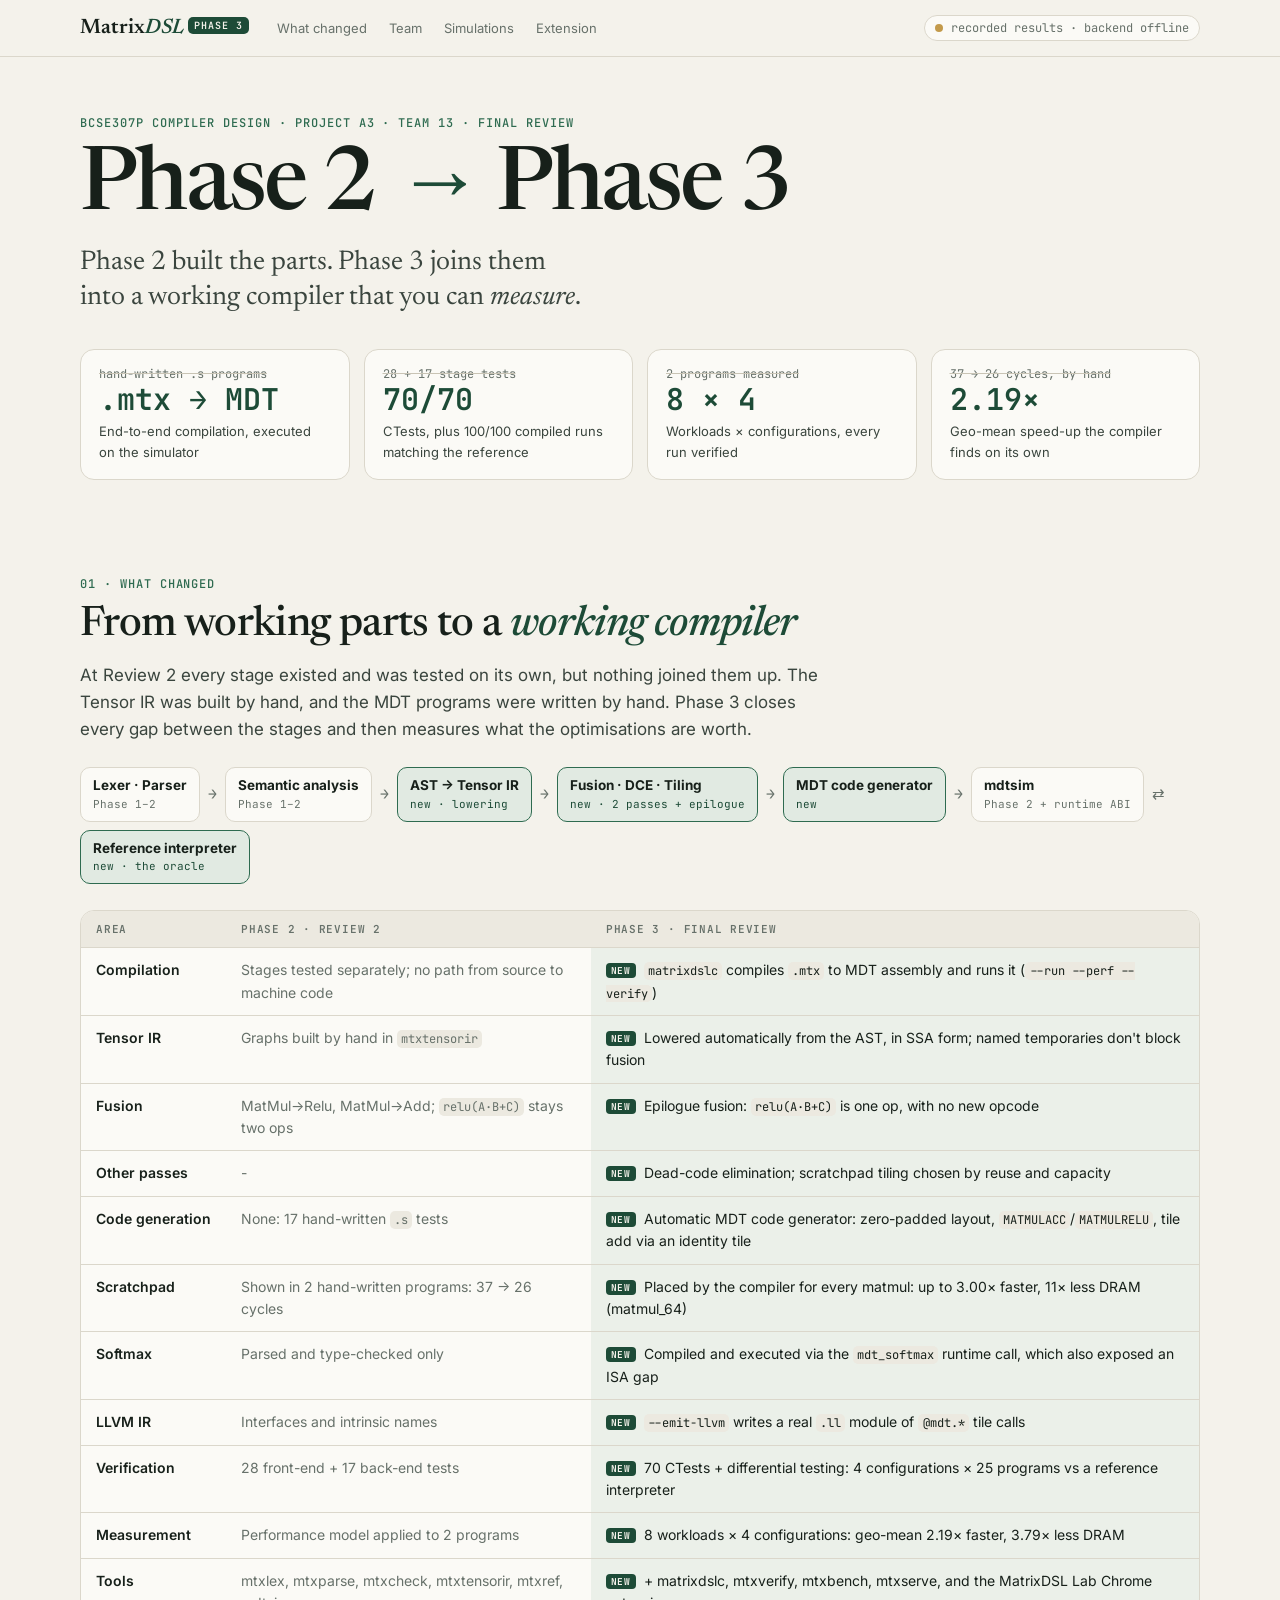
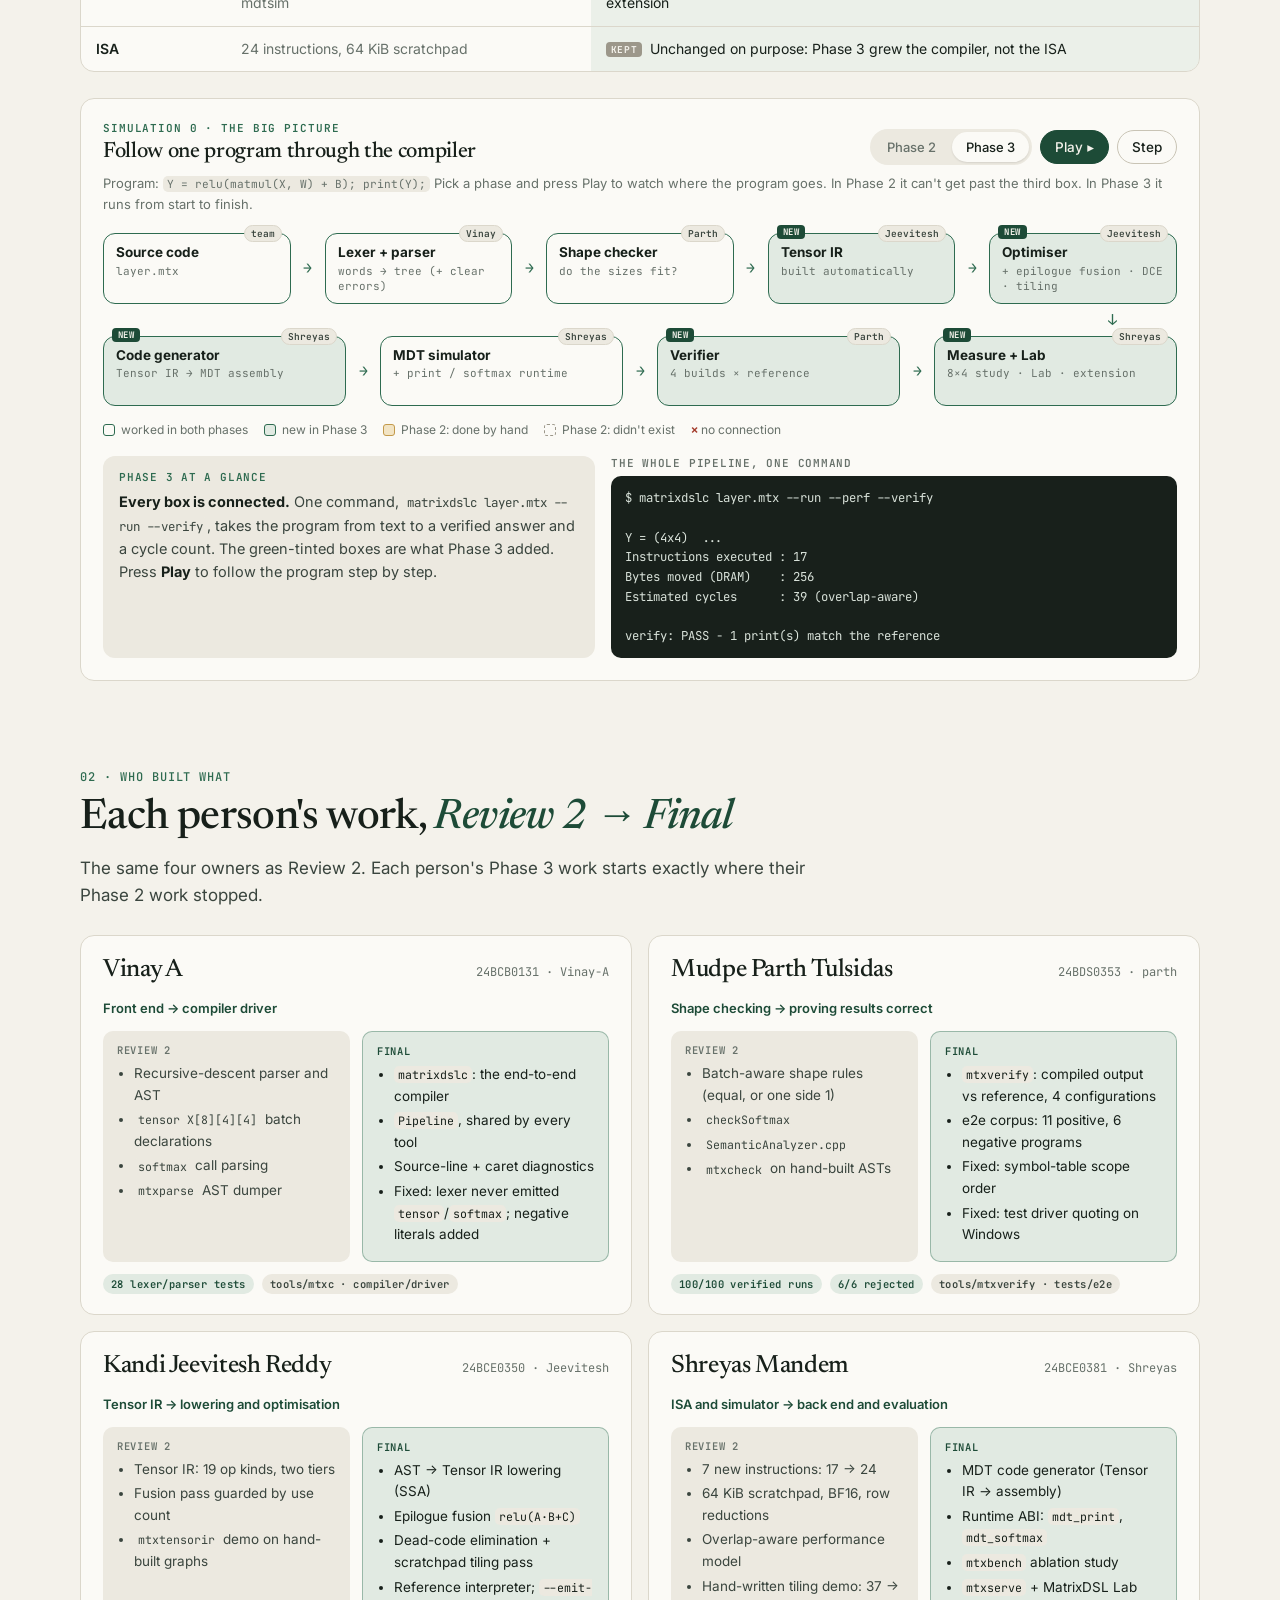
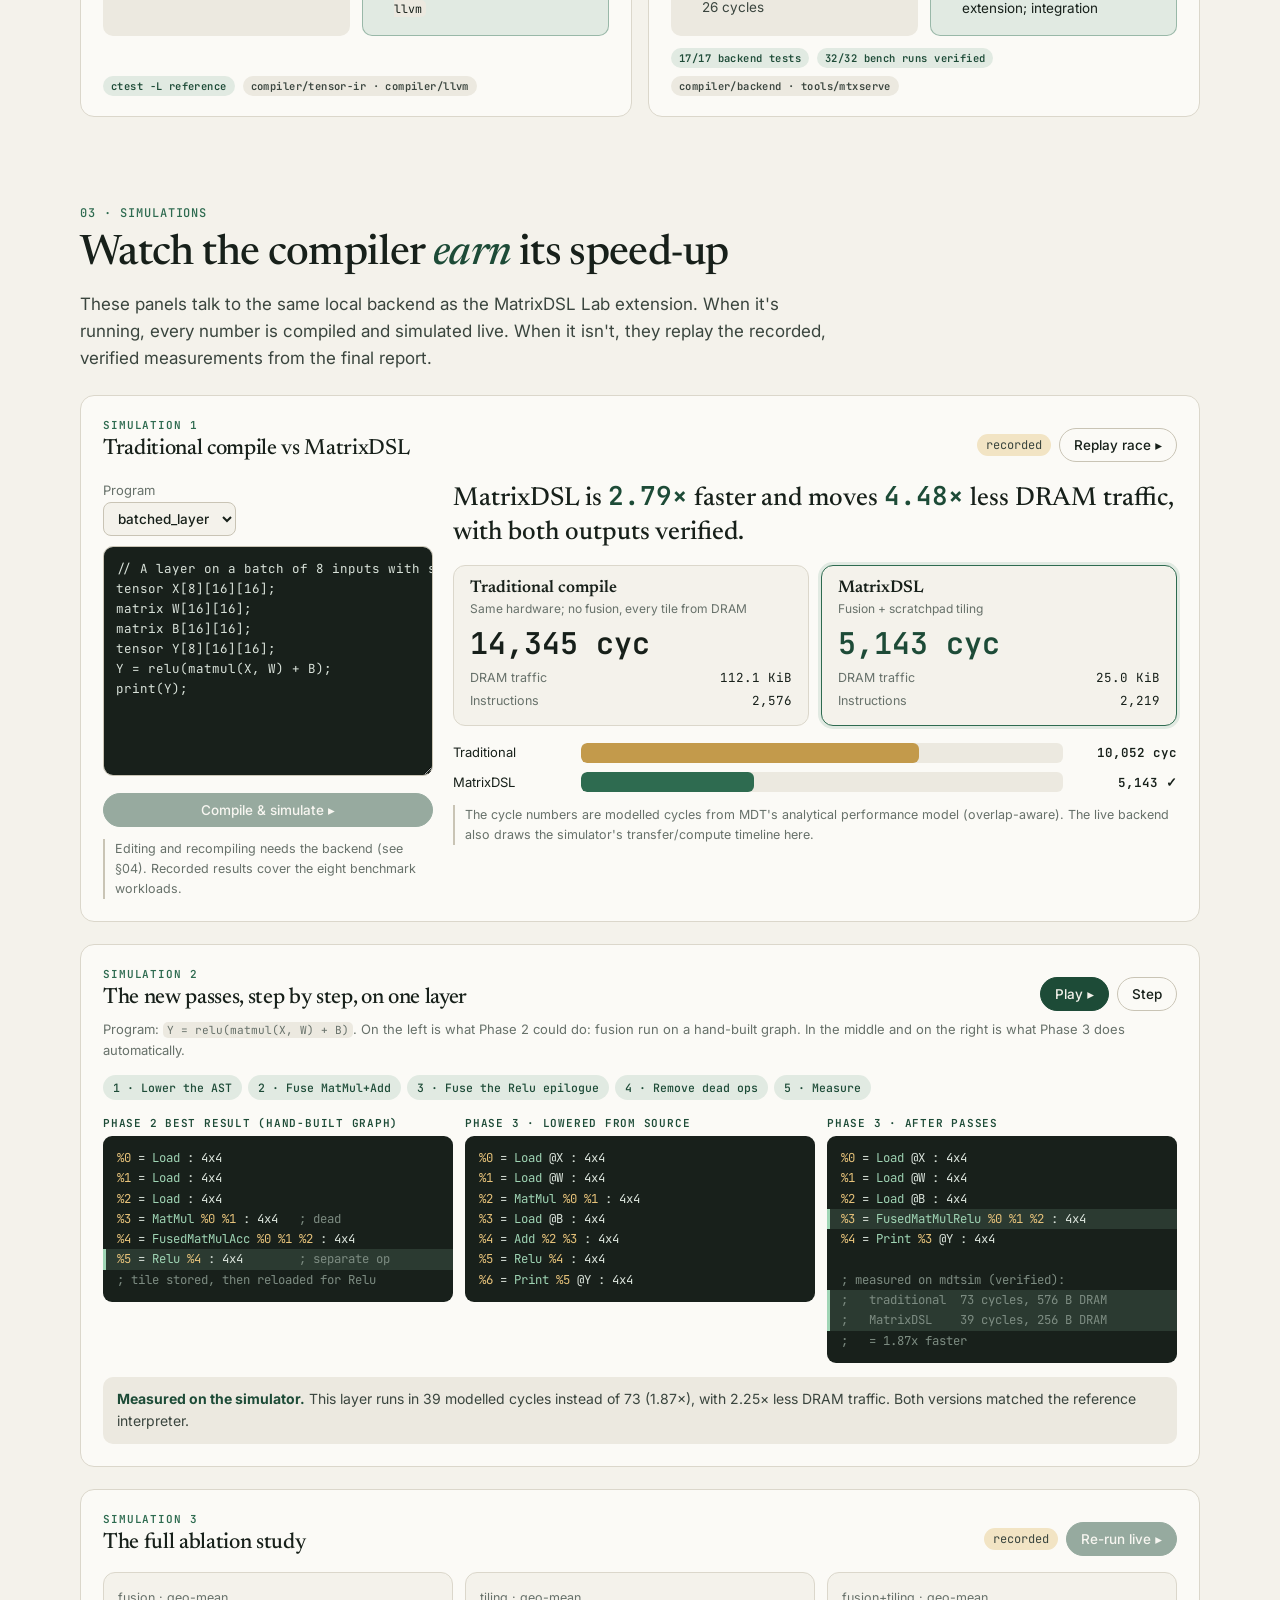
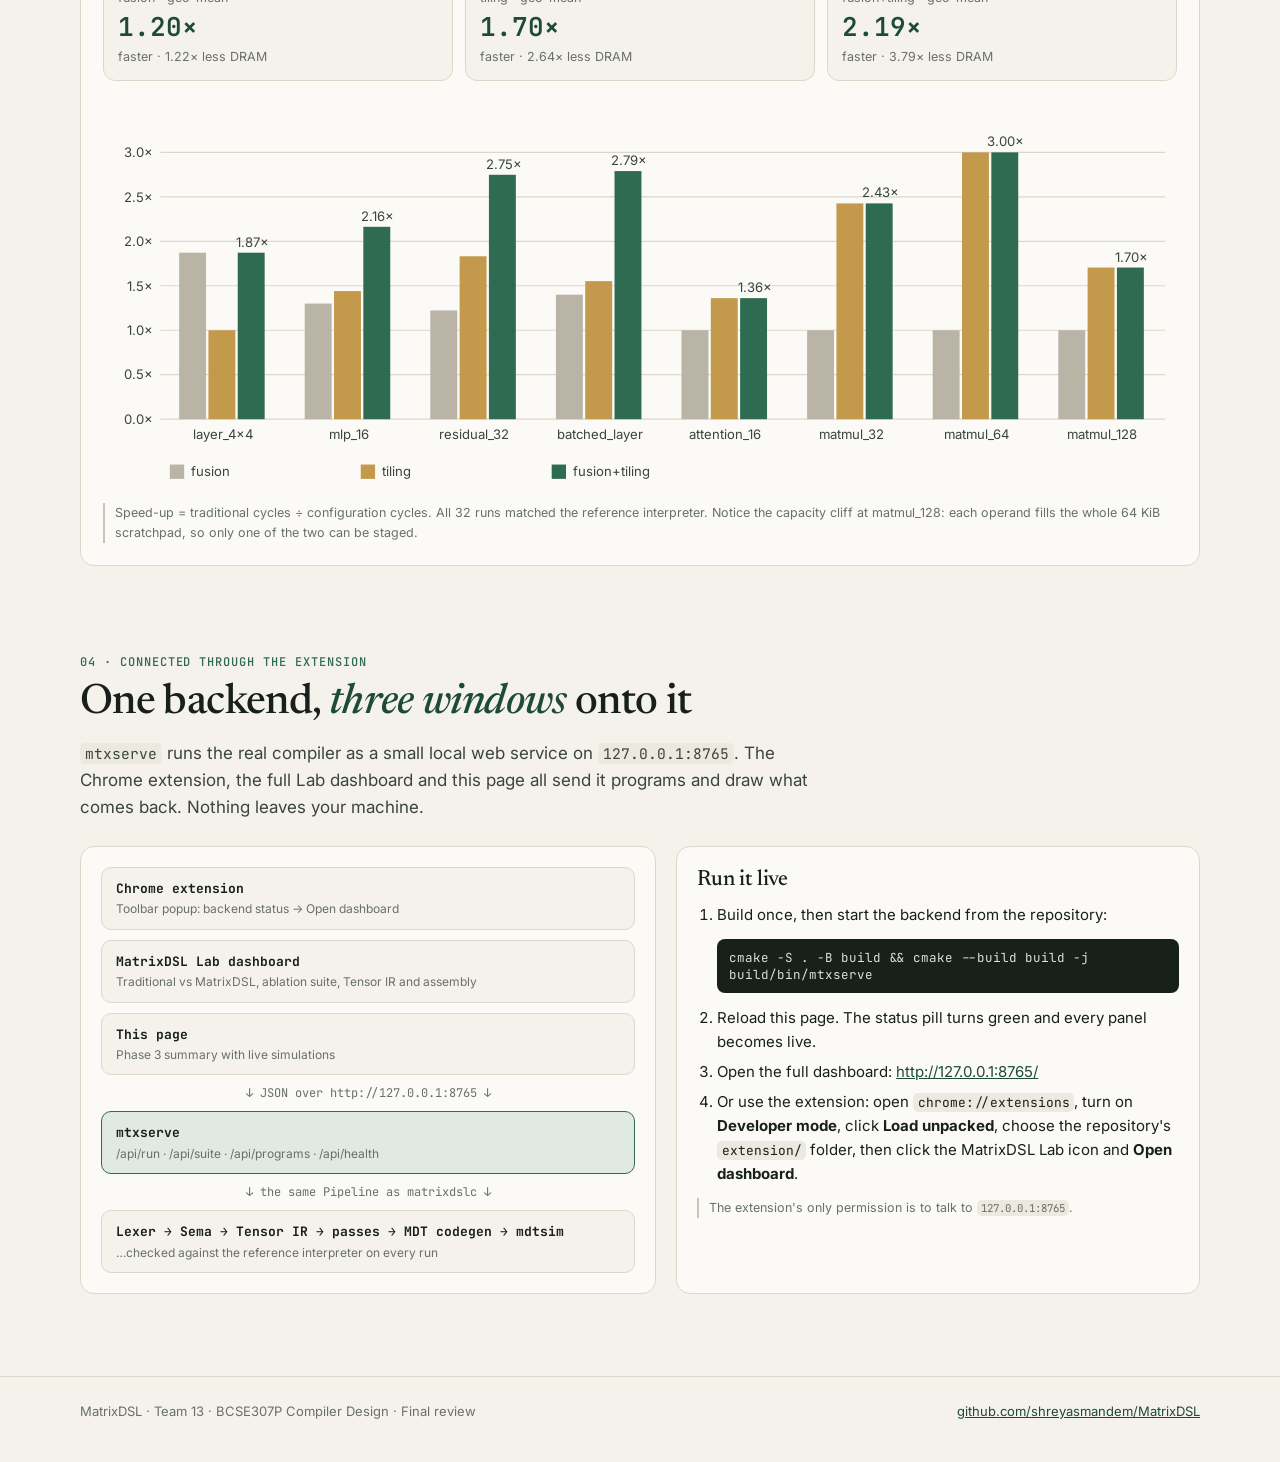
==== commit 32be573a: "Phase 3 page: add flowchart simulation comparing Phase 2 and Phase 3" ====
--- a/presentation/MatrixDSL-Phase3.html
+++ b/presentation/MatrixDSL-Phase3.html
@@ -171,6 +171,44 @@
 .geo div{border:1px solid var(--line);border-radius:12px;padding:12px 14px;background:var(--paper)}
 .geo b{display:block;font:600 26px var(--mono);color:var(--green)}.geo span{font-size:12.5px;color:var(--muted)}
 
+/* flowchart simulation */
+.flowsim{padding:22px;margin-top:26px}
+.seg{display:inline-flex;background:var(--sunk);border-radius:999px;padding:3px;gap:2px}
+.seg button{font:500 13px var(--sans);border:0;background:transparent;color:var(--muted);padding:7px 14px;border-radius:999px;cursor:pointer}
+.seg button[aria-pressed="true"]{background:var(--surface);color:var(--ink);box-shadow:0 1px 2px rgba(0,0,0,.1)}
+.fc{margin-top:18px;display:flex;flex-direction:column;gap:10px}
+.fc-row{display:flex;align-items:stretch;gap:0;flex-wrap:wrap;row-gap:10px}
+.fnode{position:relative;flex:1 1 150px;min-width:132px;border:1.5px solid var(--line2);border-radius:12px;padding:10px 12px 9px;background:var(--surface);transition:border-color .3s,background .3s,box-shadow .3s,opacity .3s}
+.fnode b{display:block;font-size:13.5px;line-height:1.25}
+.fnode .fs{display:block;font:11px/1.35 var(--mono);color:var(--muted);margin-top:3px;min-height:2.7em}
+.fnode .own{position:absolute;top:-9px;right:8px;font:600 9.5px var(--mono);padding:1px 6px;border-radius:999px;background:var(--sunk);color:var(--ink2);border:1px solid var(--line)}
+.fnode .badge{position:absolute;top:-9px;left:8px;font:700 9px var(--mono);letter-spacing:.05em;padding:1px 6px;border-radius:4px;display:none}
+.fnode.ok{border-color:var(--green2)}
+.fnode.new{border-color:var(--green2);background:var(--tint)}
+.fnode.new .badge{display:block;background:var(--green);color:var(--onGreen)}
+.fnode.hand{border-color:var(--amber);background:var(--amberBg)}
+.fnode.hand .badge{display:block;background:var(--amber);color:#2a1e07}
+.fnode.missing{border-style:dashed;opacity:.55;background:transparent}
+.fnode.missing .badge{display:block;background:var(--slate);color:#fff}
+.fnode.active{box-shadow:0 0 0 4px color-mix(in srgb,var(--green2) 35%,transparent)}
+.fnode.stop{box-shadow:0 0 0 4px color-mix(in srgb,var(--bad) 35%,transparent)}
+.flink{flex:0 0 34px;display:grid;place-items:center;font:600 15px var(--mono);color:var(--line2);transition:color .3s}
+.flink.lit{color:var(--green2)}
+.flink.broken{color:var(--bad)}
+.fwrap{display:flex;justify-content:flex-end;padding-right:60px;font:600 15px var(--mono);color:var(--line2);height:12px;line-height:12px}
+.fwrap.lit{color:var(--green2)}.fwrap.broken{color:var(--bad)}
+@media (max-width:760px){.flink{flex-basis:100%;height:16px}.fwrap{display:none}}
+.fc-legend{display:flex;gap:16px;flex-wrap:wrap;font-size:12px;color:var(--muted);margin-top:14px}
+.fc-legend i{display:inline-block;width:12px;height:12px;border-radius:3px;margin-right:6px;vertical-align:-2px;border:1.5px solid}
+.fc-out{display:grid;grid-template-columns:1fr 1.15fr;gap:16px;margin-top:16px}
+@media (max-width:860px){.fc-out{grid-template-columns:1fr}}
+.fc-say{background:var(--sunk);border-radius:12px;padding:14px 16px;font-size:14.5px;color:var(--ink2);min-height:150px}
+.fc-say .st{display:block;font:600 11px var(--mono);letter-spacing:.07em;text-transform:uppercase;color:var(--green2);margin-bottom:6px}
+.fc-say .st.bad{color:var(--bad)}.fc-say .st.amb{color:var(--amber)}
+.fc-say b{color:var(--ink)}
+.fc-art .lbl2{font:600 11px var(--mono);letter-spacing:.07em;text-transform:uppercase;color:var(--muted);margin-bottom:6px}
+.fc-art pre{margin:0;background:var(--code);color:var(--codeInk);font:12.3px/1.6 var(--mono);padding:12px 14px;border-radius:10px;min-height:150px;overflow-x:auto;white-space:pre}
+
 /* extension */
 .ext{display:grid;grid-template-columns:1.1fr 1fr;gap:20px;margin-top:24px}
 @media (max-width:880px){.ext{grid-template-columns:1fr}}
@@ -249,6 +287,59 @@
           <tr><td class="area">ISA</td><td class="p2">24 instructions, 64 KiB scratchpad</td><td class="p3 same">Unchanged on purpose: Phase 3 grew the compiler, not the ISA</td></tr>
         </tbody>
       </table>
+    </div>
+
+    <!-- Flowchart simulation: one program's journey, Phase 2 vs Phase 3 -->
+    <div class="card flowsim" id="flowsim">
+      <div class="sim-head">
+        <div><div class="sim-k">Simulation 0 · the big picture</div><h3>Follow one program through the compiler</h3></div>
+        <div class="ctrl">
+          <div class="seg" role="group" aria-label="Phase">
+            <button type="button" id="fcP2" aria-pressed="false">Phase 2</button>
+            <button type="button" id="fcP3" aria-pressed="true">Phase 3</button>
+          </div>
+          <button class="btn pri" id="fcPlay" type="button">Play ▸</button>
+          <button class="btn" id="fcStep" type="button">Step</button>
+        </div>
+      </div>
+      <p class="muted small" style="margin:8px 0 0">Program: <code>Y = relu(matmul(X, W) + B);  print(Y);</code> Pick a phase and press Play to watch where the program goes. In Phase 2 it can't get past the third box. In Phase 3 it runs from start to finish.</p>
+
+      <div class="fc" id="fc">
+        <div class="fc-row">
+          <div class="fnode" data-i="0"><span class="badge"></span><span class="own">team</span><b>Source code</b><span class="fs">layer.mtx</span></div>
+          <div class="flink" data-l="0">→</div>
+          <div class="fnode" data-i="1"><span class="badge"></span><span class="own">Vinay</span><b>Lexer + parser</b><span class="fs">words → tree</span></div>
+          <div class="flink" data-l="1">→</div>
+          <div class="fnode" data-i="2"><span class="badge"></span><span class="own">Parth</span><b>Shape checker</b><span class="fs">do the sizes fit?</span></div>
+          <div class="flink" data-l="2">→</div>
+          <div class="fnode" data-i="3"><span class="badge"></span><span class="own">Jeevitesh</span><b>Tensor IR</b><span class="fs">list of matrix steps</span></div>
+          <div class="flink" data-l="3">→</div>
+          <div class="fnode" data-i="4"><span class="badge"></span><span class="own">Jeevitesh</span><b>Optimiser</b><span class="fs">fusion · DCE · tiling</span></div>
+        </div>
+        <div class="fwrap" data-l="4">↓</div>
+        <div class="fc-row">
+          <div class="fnode" data-i="5"><span class="badge"></span><span class="own">Shreyas</span><b>Code generator</b><span class="fs">steps → MDT instructions</span></div>
+          <div class="flink" data-l="5">→</div>
+          <div class="fnode" data-i="6"><span class="badge"></span><span class="own">Shreyas</span><b>MDT simulator</b><span class="fs">runs + counts cycles</span></div>
+          <div class="flink" data-l="6">→</div>
+          <div class="fnode" data-i="7"><span class="badge"></span><span class="own">Parth</span><b>Verifier</b><span class="fs">answer == reference?</span></div>
+          <div class="flink" data-l="7">→</div>
+          <div class="fnode" data-i="8"><span class="badge"></span><span class="own">Shreyas</span><b>Measure + Lab</b><span class="fs">traditional vs ours</span></div>
+        </div>
+      </div>
+
+      <div class="fc-legend">
+        <span><i style="border-color:var(--green2);background:var(--surface)"></i>worked in both phases</span>
+        <span><i style="border-color:var(--green2);background:var(--tint)"></i>new in Phase 3</span>
+        <span><i style="border-color:var(--amber);background:var(--amberBg)"></i>Phase 2: done by hand</span>
+        <span><i style="border-color:var(--slate);border-style:dashed"></i>Phase 2: didn't exist</span>
+        <span><span style="color:var(--bad);font-weight:700;font-family:var(--mono)">✕</span> no connection</span>
+      </div>
+
+      <div class="fc-out">
+        <div class="fc-say" id="fcSay" aria-live="polite"></div>
+        <div class="fc-art"><div class="lbl2" id="fcArtL">what the compiler holds</div><pre id="fcArt"></pre></div>
+      </div>
     </div>
   </div>
 </section>
@@ -570,6 +661,87 @@
   }).catch(function(){setMode(false)}).then(function(){b.disabled=!live;b.textContent="Re-run live ▸"});
 });
 
+/* ---- sim 0: flowchart, Phase 2 vs Phase 3 ---- */
+(function(){
+  var nodes=[].slice.call(document.querySelectorAll("#fc .fnode"));
+  var links=[];[].slice.call(document.querySelectorAll("#fc [data-l]")).forEach(function(el){links[+el.dataset.l]={el:el,base:el.classList.contains("fwrap")?"fwrap":"flink"}});
+  var BADGE={new:"NEW",hand:"BY HAND",missing:"MISSING",ok:""};
+  var SRCP="matrix X[4][4];\nmatrix W[4][4];\nmatrix B[4][4];\nmatrix Y[4][4];\nY = relu(matmul(X, W) + B);\nprint(Y);";
+  var AST="MATRIX IDENTIFIER(X) LBRACKET INT(4) ...\nIDENTIFIER(Y) ASSIGN RELU LPAREN MATMUL ...\n\nAssign(Y)\n└─ CallExpr(relu)\n   └─ BinaryExpr(+)\n      ├─ CallExpr(matmul, [Var X, Var W])\n      └─ Var B";
+  var SHAPES="matmul(X, W)   4x4 · 4x4   inner 4 = 4   → 4x4  ✓\n... + B        4x4 + 4x4   same shape    → 4x4  ✓\nrelu(...)      4x4         keeps shape   → 4x4  ✓\nY = ...        Y is 4x4    matches          ✓";
+  var LOWER="%0 = Load @X : 4x4\n%1 = Load @W : 4x4\n%2 = MatMul %0 %1 : 4x4\n%3 = Load @B : 4x4\n%4 = Add %2 %3 : 4x4\n%5 = Relu %4 : 4x4\n%6 = Print %5 @Y : 4x4";
+  var OPTIM="%0 = Load @X : 4x4\n%1 = Load @W : 4x4\n%2 = Load @B : 4x4\n%3 = FusedMatMulRelu %0 %1 %2 : 4x4\n%4 = Print %3 @Y : 4x4\n\n; MatMul + Add + Relu  →  one fused step\n; 2 unused steps removed (DCE)";
+  var ASMT="ADD    R1, R0, 0      ; &X\nADD    R2, R0, 64     ; &W\nADD    R3, R0, 128    ; &B\nADD    R4, R0, 192    ; &Y\nLOAD   M0, [R3 + 0]   ; start from B\nLOAD   M1, [R1 + 0]   ; X tile\nLOAD   M2, [R2 + 0]   ; W tile\nMATMULACC M0, M1, M2  ; M0 = B + X·W\nRELU   M0, M0         ; in register\nSTORE  M0, [R4 + 0]   ; only one store\n...  CALL mdt_print";
+  var RUN="Y = (4x4)\n  [  0.8750  0.0000  0.0000  4.7188 ]\n  [  1.5156  3.7188  2.8438  0.0000 ]\n  [  3.0312  0.0000  2.6406  4.2188 ]\n  [  0.0000  0.2031  0.0000  0.0000 ]\n\ninstructions 17 · DRAM 256 B · 39 cycles";
+  var VER="reference interpreter (host) vs MDT simulator\n\n  baseline        16/16 values equal   PASS\n  fusion          16/16 values equal   PASS\n  tiling          16/16 values equal   PASS\n  fusion+tiling   16/16 values equal   PASS";
+  var MEAS="                 cycles   DRAM    instructions\n  traditional        73   576 B   27\n  MatrixDSL          39   256 B   17\n\n  → 1.87x faster, 2.25x less memory traffic\n  (and live in the Lab / Chrome extension)";
+  var P={
+   2:{st:["ok","ok","ok","hand","hand","missing","hand","missing","hand"],
+      fs:["layer.mtx","words → tree","do the sizes fit?","typed in by hand","fusion only, on hand-made graphs","did not exist","ran hand-written .s files","only per-stage tests","2 hand-written programs"],
+      broken:[2,4,5,6],
+      rest:"<span class='st amb'>Phase 2 at a glance</span>Every box existed and passed its own tests, but <b>the boxes weren't connected</b>. A program could be read and shape-checked, then it stopped. To test the later stages, the team typed their inputs in by hand. Press <b>Play</b> to watch it stop.",
+      steps:[
+       {say:"<span class='st'>1 · Source code</span>The program starts as plain MatrixDSL text: one layer of a neural network.",art:SRCP,l:"source"},
+       {say:"<span class='st'>2 · Lexer + parser (Vinay)</span>Vinay's parser reads the text and builds a tree showing what happens first. This worked in Phase 2.",art:AST,l:"tokens and tree"},
+       {say:"<span class='st'>3 · Shape checker (Parth)</span>Parth's checker confirms every size fits. This also worked in Phase 2.",art:SHAPES,l:"shape check"},
+       {say:"<span class='st bad'>✕ Stops here</span><b>Nothing turned the checked tree into Tensor IR.</b> To test his optimiser, Jeevitesh had to type each graph in by hand, in C++.",art:"// Phase 2: mtxtensorir built graphs by hand\nTensorOp *a  = fn.addOp(Load, s);\nTensorOp *b  = fn.addOp(Load, s);\nTensorOp *mm = fn.addOp(MatMul, s, {a, b});\nfn.addOp(Relu, s, {mm});",l:"hand-made input",stop:2},
+       {say:"<span class='st amb'>Optimiser: hand-made graphs only</span>Fusion worked, but only on those typed-in graphs. <code>relu(A·B + C)</code> still took <b>two</b> steps.",art:"%3 = MatMul %0 %1     ; dead\n%4 = FusedMatMulAcc %0 %1 %2\n%5 = Relu %4          ; still separate\n; tile stored, then loaded back for Relu",l:"Phase 2 best result"},
+       {say:"<span class='st bad'>✕ Missing</span><b>There was no code generator.</b> Nothing could turn Tensor IR into MDT machine instructions.",art:"(this stage did not exist in Phase 2)",l:"code generator",stop:4},
+       {say:"<span class='st amb'>Simulator: hand-written programs</span>The MDT simulator worked, but only on assembly Shreyas <b>wrote by hand</b>, such as the scratchpad demo (37 → 26 cycles).",art:"; tests/backend/tiling_scratchpad.s (hand-written)\nLOAD         M1, [R1 + 0]\nSCRATCHSTORE M1, [R11 + 0]\nSCRATCHLOAD  M1, [R11 + 0]\nMATMUL       M2, M1, M1\n...",l:"hand-written assembly"},
+       {say:"<span class='st bad'>✕ Missing</span>Each part had its own tests (28 front end + 17 back end), but <b>nothing checked that a whole program gave the right answer</b>.",art:"(no end-to-end check in Phase 2)",l:"verifier",stop:6},
+       {say:"<span class='st amb'>Measurement: 2 programs</span>The performance model measured only the 2 hand-written programs. Switch to <b>Phase 3</b> to see the full journey.",art:"tiling_naive.s       37 cycles   192 B DRAM\ntiling_scratchpad.s  26 cycles    64 B DRAM",l:"Phase 2 measurement"}
+      ]},
+   3:{st:["ok","ok","ok","new","new","new","ok","new","new"],
+      fs:["layer.mtx","words → tree (+ clear errors)","do the sizes fit?","built automatically","+ epilogue fusion · DCE · tiling","Tensor IR → MDT assembly","+ print / softmax runtime","4 builds × reference","8×4 study · Lab · extension"],
+      broken:[],
+      rest:"<span class='st'>Phase 3 at a glance</span><b>Every box is connected.</b> One command, <code>matrixdslc layer.mtx --run --verify</code>, takes the program from text to a verified answer and a cycle count. The green-tinted boxes are what Phase 3 added. Press <b>Play</b> to follow the program step by step.",
+      steps:[
+       {say:"<span class='st'>1 · Source code</span>The program starts as plain MatrixDSL text: one layer of a neural network.",art:SRCP,l:"source"},
+       {say:"<span class='st'>2 · Lexer + parser (Vinay)</span>The text becomes words (tokens), then a tree showing what happens first. <b>New:</b> errors now point at the exact spot with a caret (^).",art:AST,l:"tokens and tree"},
+       {say:"<span class='st'>3 · Shape checker (Parth)</span>Every size is checked before anything runs. A bad shape stops here with a clear error.",art:SHAPES,l:"shape check"},
+       {say:"<span class='st'>4 · Tensor IR (Jeevitesh) · NEW</span><b>The missing bridge.</b> The checked tree is turned into a numbered list of matrix steps automatically. In Phase 2 this list had to be typed in by hand.",art:LOWER,l:"Tensor IR, lowered from source"},
+       {say:"<span class='st'>5 · Optimiser (Jeevitesh) · NEW parts</span>MatMul + Add + Relu are joined into <b>one step</b> (Phase 2 needed two). Unused steps are removed. Big matrices get their reused tiles kept in the fast scratchpad.",art:OPTIM,l:"Tensor IR, after the passes"},
+       {say:"<span class='st'>6 · Code generator (Shreyas) · NEW</span>The plan becomes real MDT machine instructions. <b>This stage didn't exist in Phase 2.</b> The fused step is a single <code>MATMULACC</code> + <code>RELU</code>, done inside the registers.",art:ASMT,l:"MDT assembly (generated)"},
+       {say:"<span class='st'>7 · MDT simulator (Shreyas)</span>The instructions run on the simulated MDT processor, which prints Y and counts the cycles. <b>New:</b> built-in print and softmax support.",art:RUN,l:"simulator output"},
+       {say:"<span class='st'>8 · Verifier (Parth) · NEW</span>The same program is compiled <b>4 ways</b>, each run is compared with a separate trusted calculation, and every number must match.",art:VER,l:"mtxverify"},
+       {say:"<span class='st'>9 · Measure (Shreyas) · NEW</span>The traditional compile and MatrixDSL are measured side by side. This layer runs <b>1.87× faster</b>, and the Lab dashboard and Chrome extension show it live.",art:MEAS,l:"measured result"}
+      ]}
+  };
+  var phase=3,idx=-1,timer=null;
+  function esc2(s){return String(s).replace(/&/g,"&amp;").replace(/</g,"&lt;").replace(/>/g,"&gt;")}
+  function paint(){
+    var d=P[phase],rest=idx<0,step=rest?null:d.steps[idx];
+    nodes.forEach(function(n,i){
+      var cls=d.st[i];
+      n.className="fnode "+cls+(!rest&&i===idx?(step.stop!=null?"":" active"):"")+(!rest&&step.stop!=null&&i===step.stop?" stop":"");
+      if(!rest&&i>idx)n.style.opacity=cls==="missing"?".35":".55";else n.style.opacity="";
+      n.querySelector(".badge").textContent=BADGE[cls];
+      n.querySelector(".fs").textContent=d.fs[i];
+    });
+    links.forEach(function(L,k){
+      var state=d.broken.indexOf(k)>=0?" broken":(rest||k<idx?" lit":"");
+      L.el.className=L.base+state;
+      L.el.textContent=d.broken.indexOf(k)>=0?"✕":(L.base==="fwrap"?"↓":"→");
+    });
+    if(rest){$("#fcSay").innerHTML=d.rest;$("#fcArtL").textContent=phase===3?"the whole pipeline, one command":"Phase 2: separate tools";
+      $("#fcArt").textContent=phase===3?"$ matrixdslc layer.mtx --run --perf --verify\n\nY = (4x4)  ...\nInstructions executed : 17\nBytes moved (DRAM)    : 256\nEstimated cycles      : 39 (overlap-aware)\n\nverify: PASS - 1 print(s) match the reference":"$ mtxparse layer.mtx      (parse only)\n$ mtxcheck ...            (shape rules)\n$ mtxtensorir             (hand-built graphs)\n$ mdtsim tiling_naive.s   (hand-written asm)\n\n... four tools, no path between them";}
+    else{$("#fcSay").innerHTML=step.say;$("#fcArtL").textContent=step.l;$("#fcArt").textContent=step.art;}
+  }
+  function stop(){clearInterval(timer);timer=null;$("#fcPlay").textContent="Play ▸"}
+  function setPhase(p){stop();phase=p;idx=-1;$("#fcP2").setAttribute("aria-pressed",p===2);$("#fcP3").setAttribute("aria-pressed",p===3);paint()}
+  function next(){if(idx>=P[phase].steps.length-1){stop();return false}idx++;paint();return true}
+  $("#fcP2").addEventListener("click",function(){setPhase(2)});
+  $("#fcP3").addEventListener("click",function(){setPhase(3)});
+  $("#fcPlay").addEventListener("click",function(){
+    if(timer){stop();return}
+    if(idx>=P[phase].steps.length-1)idx=-1;
+    next();$("#fcPlay").textContent="Pause";
+    timer=setInterval(function(){if(!next())stop()},reduce?900:3600);
+  });
+  $("#fcStep").addEventListener("click",function(){stop();if(idx>=P[phase].steps.length-1)idx=-1;next()});
+  paint();
+})();
+
 /* ---- scroll spy ---- */
 var secs=Array.prototype.slice.call(document.querySelectorAll("main section[id]")),links=Array.prototype.slice.call(document.querySelectorAll("#links a"));
 function spy(){var y=scrollY+120,id="top";secs.forEach(function(s){if(s.offsetTop<=y)id=s.id});links.forEach(function(a){a.classList.toggle("on",a.getAttribute("href")==="#"+id)})}
